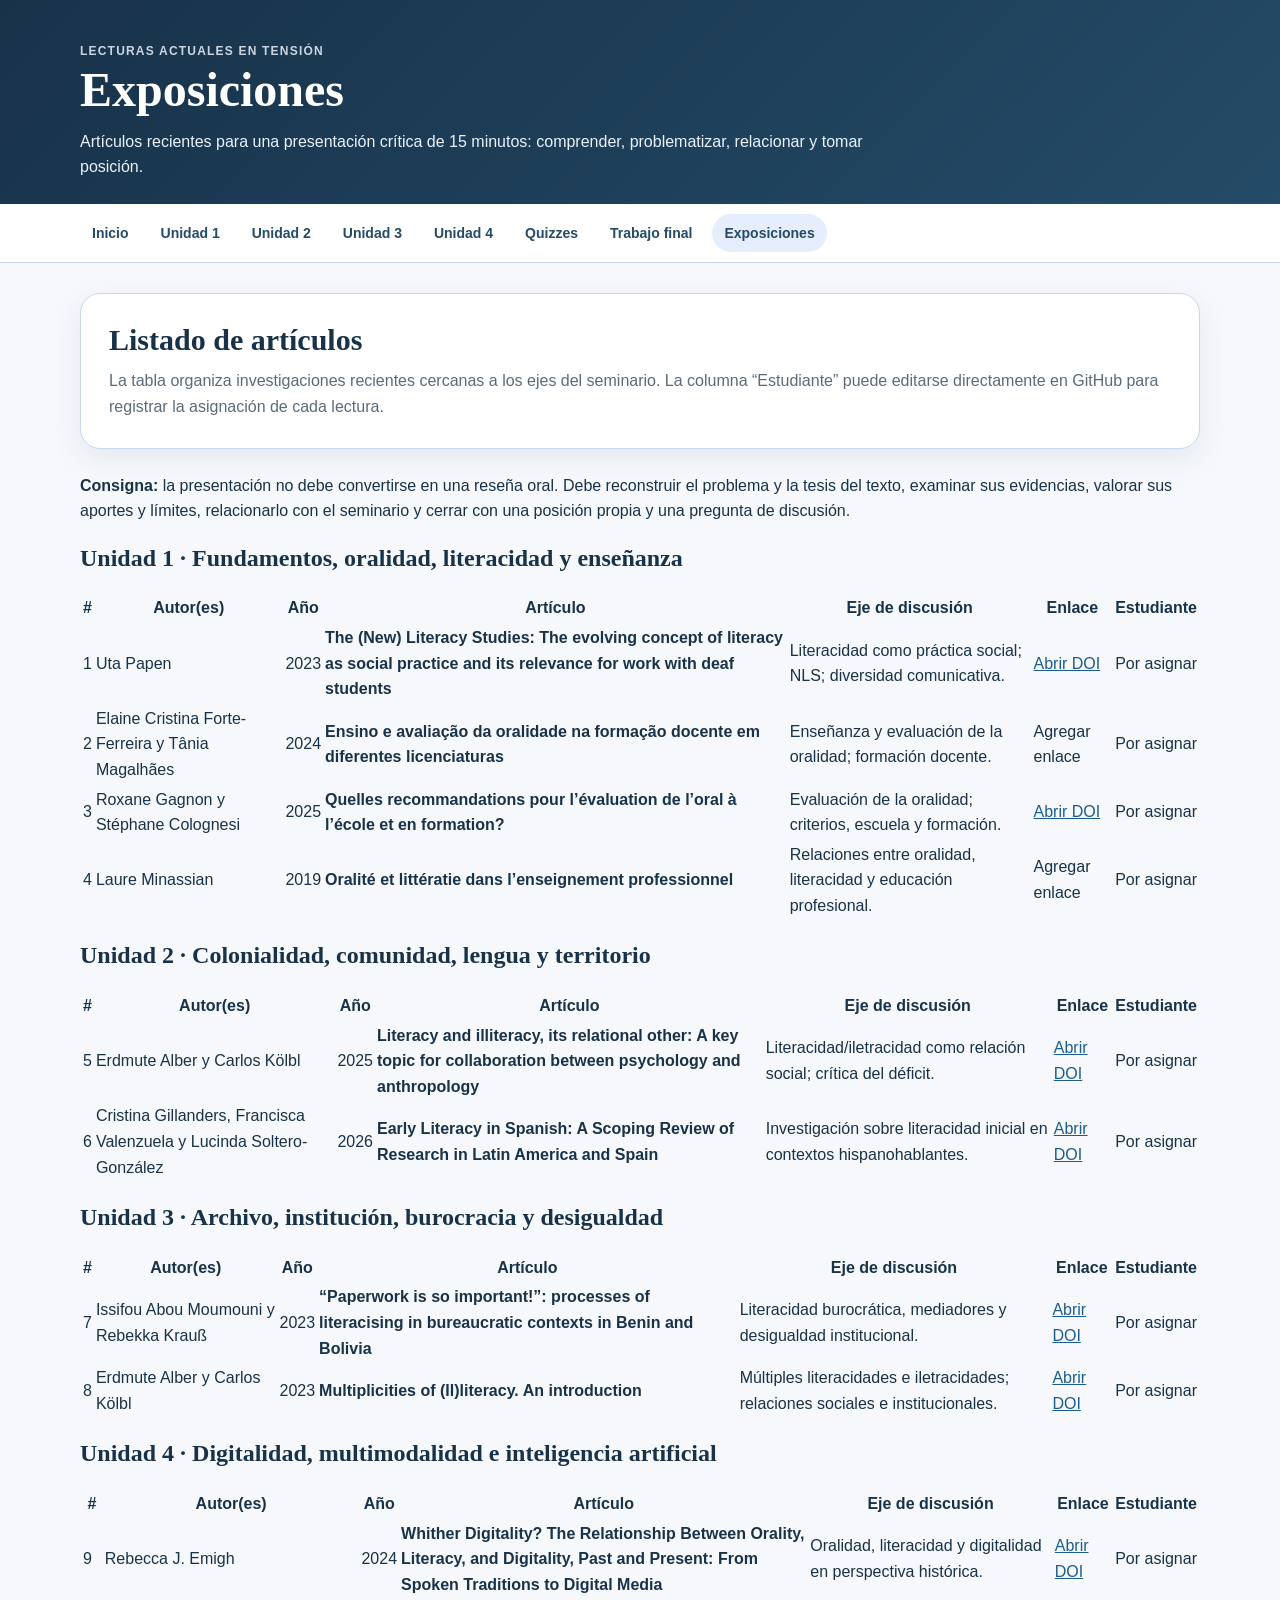
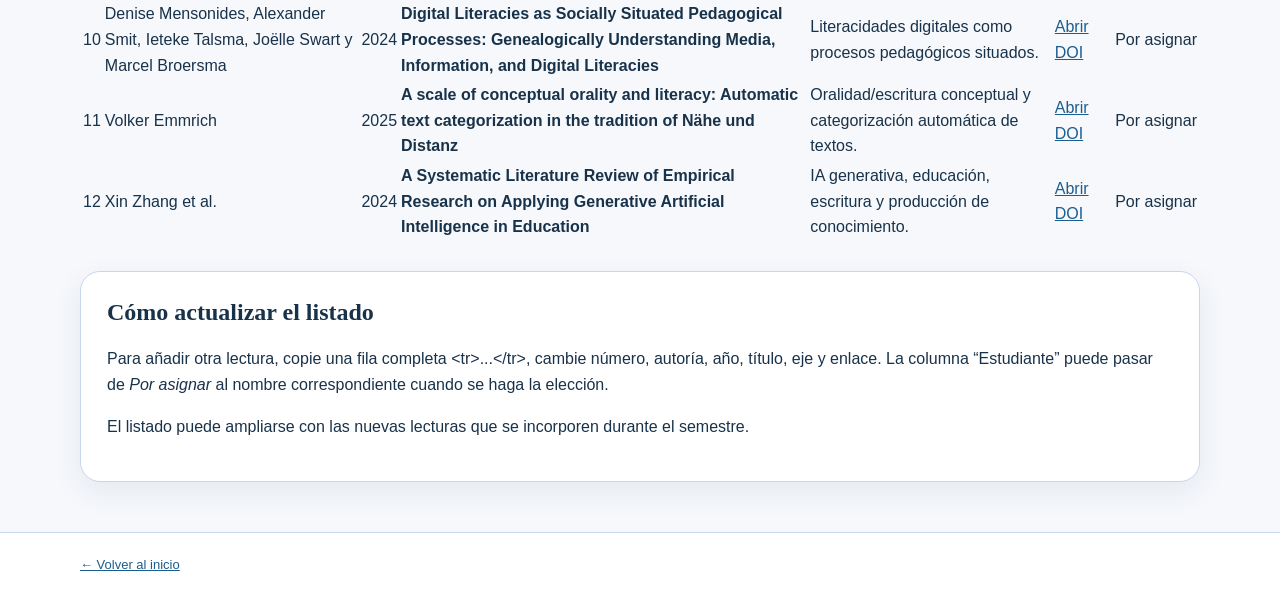
==== exposiciones.html @ a8c327c0 "Add files via upload" ====
<!doctype html>
<html lang="es">
<head>
  <meta charset="utf-8">
  <meta name="viewport" content="width=device-width, initial-scale=1">
  <meta name="description" content="Lecturas actuales para exposiciones del Seminario de Oralidad y Escrituralidad.">
  <title>Exposiciones · Seminario de Oralidad y Escrituralidad</title>
  <link rel="stylesheet" href="assets/styles.css">
</head>
<body>
  <header class="site-header">
    <div class="header-inner">
      <p class="kicker">Lecturas actuales en tensión</p>
      <h1>Exposiciones</h1>
      <p>Artículos recientes para una presentación crítica de 15 minutos: comprender, problematizar, relacionar y tomar posición.</p>
    </div>
  </header>

  <nav class="site-nav" aria-label="Navegación principal">
    <div class="nav-inner">
      <a href="index.html">Inicio</a>
      <a href="unidad-1.html">Unidad 1</a>
      <a href="unidad-2.html">Unidad 2</a>
      <a href="unidad-3.html">Unidad 3</a>
      <a href="unidad-4.html">Unidad 4</a>
      <a href="quizzes.html">Quizzes</a>
      <a href="trabajo-final.html">Trabajo final</a>
      <a href="exposiciones.html" aria-current="page">Exposiciones</a>
    </div>
  </nav>

  <main class="container">
    <section class="hero-card">
      <h2>Listado de artículos</h2>
      <p>La tabla organiza investigaciones recientes cercanas a los ejes del seminario. La columna “Estudiante” puede editarse directamente en GitHub para registrar la asignación de cada lectura.</p>
    </section>

    <div class="callout"><strong>Consigna:</strong> la presentación no debe convertirse en una reseña oral. Debe reconstruir el problema y la tesis del texto, examinar sus evidencias, valorar sus aportes y límites, relacionarlo con el seminario y cerrar con una posición propia y una pregunta de discusión.</div>

    <h2 class="unit-heading">Unidad 1 · Fundamentos, oralidad, literacidad y enseñanza</h2>
    <div class="table-wrap">
      <table class="reading-table">
        <thead><tr><th>#</th><th>Autor(es)</th><th>Año</th><th>Artículo</th><th>Eje de discusión</th><th>Enlace</th><th>Estudiante</th></tr></thead>
        <tbody>
          <tr><td class="num">1</td><td>Uta Papen</td><td class="year">2023</td><td><strong>The (New) Literacy Studies: The evolving concept of literacy as social practice and its relevance for work with deaf students</strong></td><td>Literacidad como práctica social; NLS; diversidad comunicativa.</td><td><a href="https://doi.org/10.1007/s43638-023-00067-1" target="_blank" rel="noopener">Abrir DOI</a></td><td class="assignment">Por asignar</td></tr>
          <tr><td class="num">2</td><td>Elaine Cristina Forte-Ferreira y Tânia Magalhães</td><td class="year">2024</td><td><strong>Ensino e avaliação da oralidade na formação docente em diferentes licenciaturas</strong></td><td>Enseñanza y evaluación de la oralidad; formación docente.</td><td><span class="small-note">Agregar enlace</span></td><td class="assignment">Por asignar</td></tr>
          <tr><td class="num">3</td><td>Roxane Gagnon y Stéphane Colognesi</td><td class="year">2025</td><td><strong>Quelles recommandations pour l’évaluation de l’oral à l’école et en formation?</strong></td><td>Evaluación de la oralidad; criterios, escuela y formación.</td><td><a href="https://doi.org/10.7202/1116122ar" target="_blank" rel="noopener">Abrir DOI</a></td><td class="assignment">Por asignar</td></tr>
          <tr><td class="num">4</td><td>Laure Minassian</td><td class="year">2019</td><td><strong>Oralité et littératie dans l’enseignement professionnel</strong></td><td>Relaciones entre oralidad, literacidad y educación profesional.</td><td><span class="small-note">Agregar enlace</span></td><td class="assignment">Por asignar</td></tr>
        </tbody>
      </table>
    </div>

    <h2 class="unit-heading">Unidad 2 · Colonialidad, comunidad, lengua y territorio</h2>
    <div class="table-wrap">
      <table class="reading-table">
        <thead><tr><th>#</th><th>Autor(es)</th><th>Año</th><th>Artículo</th><th>Eje de discusión</th><th>Enlace</th><th>Estudiante</th></tr></thead>
        <tbody>
          <tr><td class="num">5</td><td>Erdmute Alber y Carlos Kölbl</td><td class="year">2025</td><td><strong>Literacy and illiteracy, its relational other: A key topic for collaboration between psychology and anthropology</strong></td><td>Literacidad/iletracidad como relación social; crítica del déficit.</td><td><a href="https://doi.org/10.1111/etho.70015" target="_blank" rel="noopener">Abrir DOI</a></td><td class="assignment">Por asignar</td></tr>
          <tr><td class="num">6</td><td>Cristina Gillanders, Francisca Valenzuela y Lucinda Soltero-González</td><td class="year">2026</td><td><strong>Early Literacy in Spanish: A Scoping Review of Research in Latin America and Spain</strong></td><td>Investigación sobre literacidad inicial en contextos hispanohablantes.</td><td><a href="https://doi.org/10.3102/00346543261438789" target="_blank" rel="noopener">Abrir DOI</a></td><td class="assignment">Por asignar</td></tr>
        </tbody>
      </table>
    </div>

    <h2 class="unit-heading">Unidad 3 · Archivo, institución, burocracia y desigualdad</h2>
    <div class="table-wrap">
      <table class="reading-table">
        <thead><tr><th>#</th><th>Autor(es)</th><th>Año</th><th>Artículo</th><th>Eje de discusión</th><th>Enlace</th><th>Estudiante</th></tr></thead>
        <tbody>
          <tr><td class="num">7</td><td>Issifou Abou Moumouni y Rebekka Krauß</td><td class="year">2023</td><td><strong>“Paperwork is so important!”: processes of literacising in bureaucratic contexts in Benin and Bolivia</strong></td><td>Literacidad burocrática, mediadores y desigualdad institucional.</td><td><a href="https://doi.org/10.1007/s43638-023-00085-z" target="_blank" rel="noopener">Abrir DOI</a></td><td class="assignment">Por asignar</td></tr>
          <tr><td class="num">8</td><td>Erdmute Alber y Carlos Kölbl</td><td class="year">2023</td><td><strong>Multiplicities of (Il)literacy. An introduction</strong></td><td>Múltiples literacidades e iletracidades; relaciones sociales e institucionales.</td><td><a href="https://doi.org/10.1007/s43638-023-00082-2" target="_blank" rel="noopener">Abrir DOI</a></td><td class="assignment">Por asignar</td></tr>
        </tbody>
      </table>
    </div>

    <h2 class="unit-heading">Unidad 4 · Digitalidad, multimodalidad e inteligencia artificial</h2>
    <div class="table-wrap">
      <table class="reading-table">
        <thead><tr><th>#</th><th>Autor(es)</th><th>Año</th><th>Artículo</th><th>Eje de discusión</th><th>Enlace</th><th>Estudiante</th></tr></thead>
        <tbody>
          <tr><td class="num">9</td><td>Rebecca J. Emigh</td><td class="year">2024</td><td><strong>Whither Digitality? The Relationship Between Orality, Literacy, and Digitality, Past and Present: From Spoken Traditions to Digital Media</strong></td><td>Oralidad, literacidad y digitalidad en perspectiva histórica.</td><td><a href="https://doi.org/10.1146/annurev-soc-033022-035644" target="_blank" rel="noopener">Abrir DOI</a></td><td class="assignment">Por asignar</td></tr>
          <tr><td class="num">10</td><td>Denise Mensonides, Alexander Smit, Ieteke Talsma, Joëlle Swart y Marcel Broersma</td><td class="year">2024</td><td><strong>Digital Literacies as Socially Situated Pedagogical Processes: Genealogically Understanding Media, Information, and Digital Literacies</strong></td><td>Literacidades digitales como procesos pedagógicos situados.</td><td><a href="https://doi.org/10.17645/mac.8174" target="_blank" rel="noopener">Abrir DOI</a></td><td class="assignment">Por asignar</td></tr>
          <tr><td class="num">11</td><td>Volker Emmrich</td><td class="year">2025</td><td><strong>A scale of conceptual orality and literacy: Automatic text categorization in the tradition of Nähe und Distanz</strong></td><td>Oralidad/escritura conceptual y categorización automática de textos.</td><td><a href="https://doi.org/10.48550/arXiv.2502.03252" target="_blank" rel="noopener">Abrir DOI</a></td><td class="assignment">Por asignar</td></tr>
          <tr><td class="num">12</td><td>Xin Zhang et al.</td><td class="year">2024</td><td><strong>A Systematic Literature Review of Empirical Research on Applying Generative Artificial Intelligence in Education</strong></td><td>IA generativa, educación, escritura y producción de conocimiento.</td><td><a href="https://doi.org/10.1007/s44366-024-0028-5" target="_blank" rel="noopener">Abrir DOI</a></td><td class="assignment">Por asignar</td></tr>
        </tbody>
      </table>
    </div>

    <section class="content-card" style="margin-top:28px;">
      <h2>Cómo actualizar el listado</h2>
      <p>Para añadir otra lectura, copie una fila completa <span class="code-hint">&lt;tr&gt;...&lt;/tr&gt;</span>, cambie número, autoría, año, título, eje y enlace. La columna “Estudiante” puede pasar de <em>Por asignar</em> al nombre correspondiente cuando se haga la elección.</p>
      <p class="small-note">El listado puede ampliarse con las nuevas lecturas que se incorporen durante el semestre.</p>
    </section>
  </main>

  <footer class="site-footer">
    <div class="footer-inner"><a href="index.html">← Volver al inicio</a></div>
  </footer>
</body>
</html>
---- assets/styles.css ----
:root {
  --bg: #f6f8fc;
  --surface: #ffffff;
  --ink: #18324a;
  --muted: #5b6b7a;
  --line: #c8d6ee;
  --soft: #e6eefd;
  --accent: #244b67;
  --radius: 20px;
  --shadow: 0 10px 30px rgba(24, 50, 74, 0.08);
}

* { box-sizing: border-box; }
html { scroll-behavior: smooth; }
body {
  margin: 0;
  background: var(--bg);
  color: var(--ink);
  font-family: Arial, Helvetica, sans-serif;
  line-height: 1.6;
}

a { color: #1c5d8f; }
a:hover { color: #123f63; }

.site-header {
  background: linear-gradient(135deg, #18324a, #244b67);
  color: #fff;
  padding: 32px 20px 24px;
}

.header-inner,
.nav-inner,
.container,
.footer-inner {
  width: min(1120px, calc(100% - 32px));
  margin: 0 auto;
}

.kicker {
  margin: 0 0 6px;
  font-size: 12px;
  font-weight: 700;
  letter-spacing: 1.2px;
  text-transform: uppercase;
  opacity: .85;
}

h1, h2, h3 {
  font-family: Georgia, 'Times New Roman', serif;
  line-height: 1.2;
}

.site-header h1 { margin: 0; font-size: clamp(30px, 5vw, 48px); }
.site-header p { margin: 10px 0 0; max-width: 820px; color: #eaf2fa; }

.site-nav {
  position: sticky;
  top: 0;
  z-index: 10;
  background: rgba(255,255,255,.96);
  border-bottom: 1px solid var(--line);
  backdrop-filter: blur(8px);
}
.nav-inner {
  display: flex;
  flex-wrap: wrap;
  gap: 8px;
  padding: 10px 0;
}
.nav-inner a {
  text-decoration: none;
  color: var(--accent);
  padding: 8px 12px;
  border-radius: 999px;
  font-size: 14px;
  font-weight: 700;
}
.nav-inner a:hover,
.nav-inner a[aria-current="page"] { background: var(--soft); }

.container { padding: 30px 0 50px; }
.notice {
  background: #fff8dd;
  border: 1px solid #eadb99;
  border-radius: 14px;
  padding: 14px 16px;
  margin-bottom: 24px;
}

.hero-card,
.content-card,
.unit-card {
  background: var(--surface);
  border: 1px solid var(--line);
  border-radius: var(--radius);
  box-shadow: var(--shadow);
}

.hero-card { padding: 28px; margin-bottom: 24px; }
.hero-card h2 { margin: 0 0 10px; font-size: 30px; }
.hero-card p { margin: 0; color: var(--muted); }

.units-grid {
  display: grid;
  grid-template-columns: repeat(2, minmax(0, 1fr));
  gap: 18px;
}
.unit-card { padding: 22px; }
.unit-card .label {
  display: inline-block;
  margin-bottom: 10px;
  color: var(--accent);
  font-size: 12px;
  font-weight: 800;
  letter-spacing: 1px;
  text-transform: uppercase;
}
.unit-card h3 { margin: 0 0 8px; font-size: 23px; }
.unit-card p { color: var(--muted); margin: 0 0 18px; }
.button {
  display: inline-block;
  text-decoration: none;
  background: var(--accent);
  color: #fff;
  padding: 9px 14px;
  border-radius: 10px;
  font-weight: 700;
}
.button:hover { color: #fff; background: #173c58; }

.content-card { padding: 26px; }
.content-card > :first-child { margin-top: 0; }

.paste-zone {
  border: 2px dashed #9fb5d3;
  background: #f8fbff;
  border-radius: 16px;
  padding: 24px;
  color: #52677a;
}
.paste-zone code { font-size: 13px; }

.site-footer {
  border-top: 1px solid var(--line);
  background: #fff;
  color: var(--muted);
}
.footer-inner { padding: 22px 0 30px; font-size: 13px; }

@media (max-width: 760px) {
  .units-grid { grid-template-columns: 1fr; }
  .site-header { padding-top: 24px; }
  .content-card, .hero-card { padding: 20px; }
}
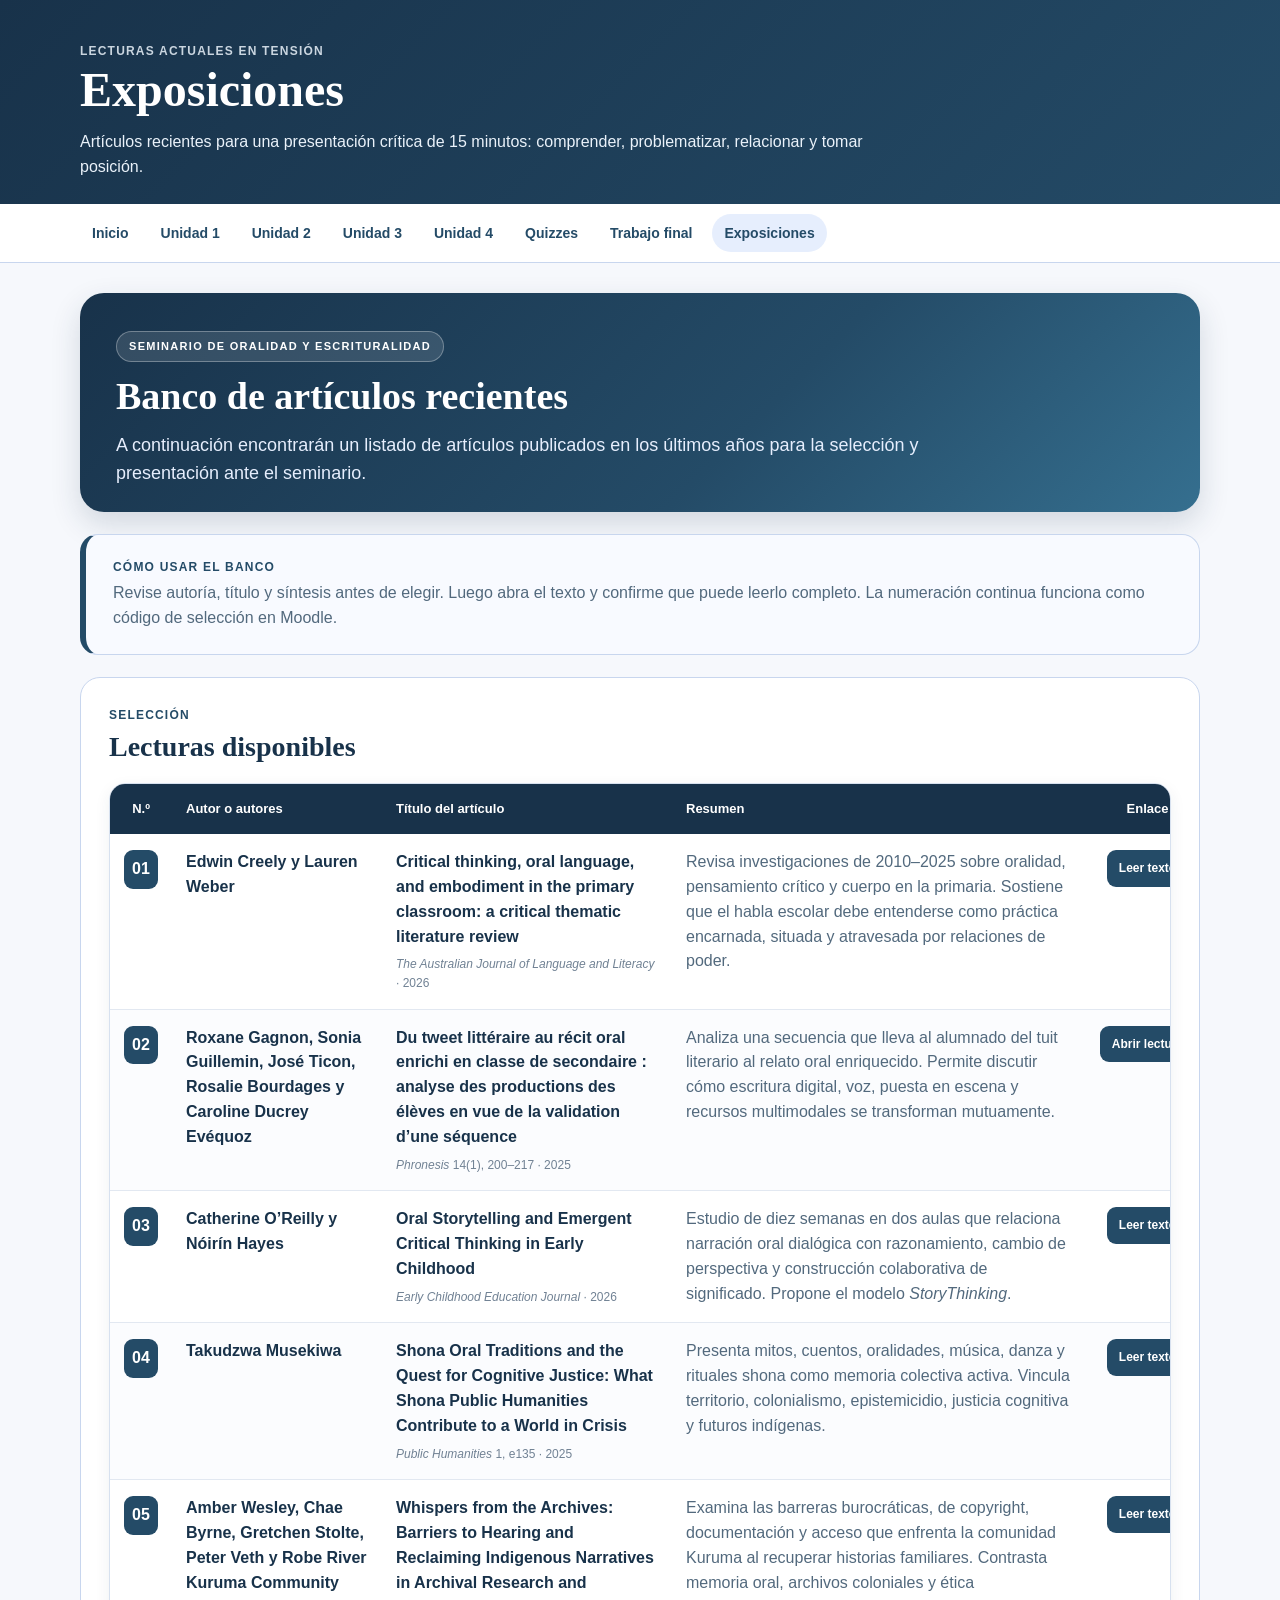
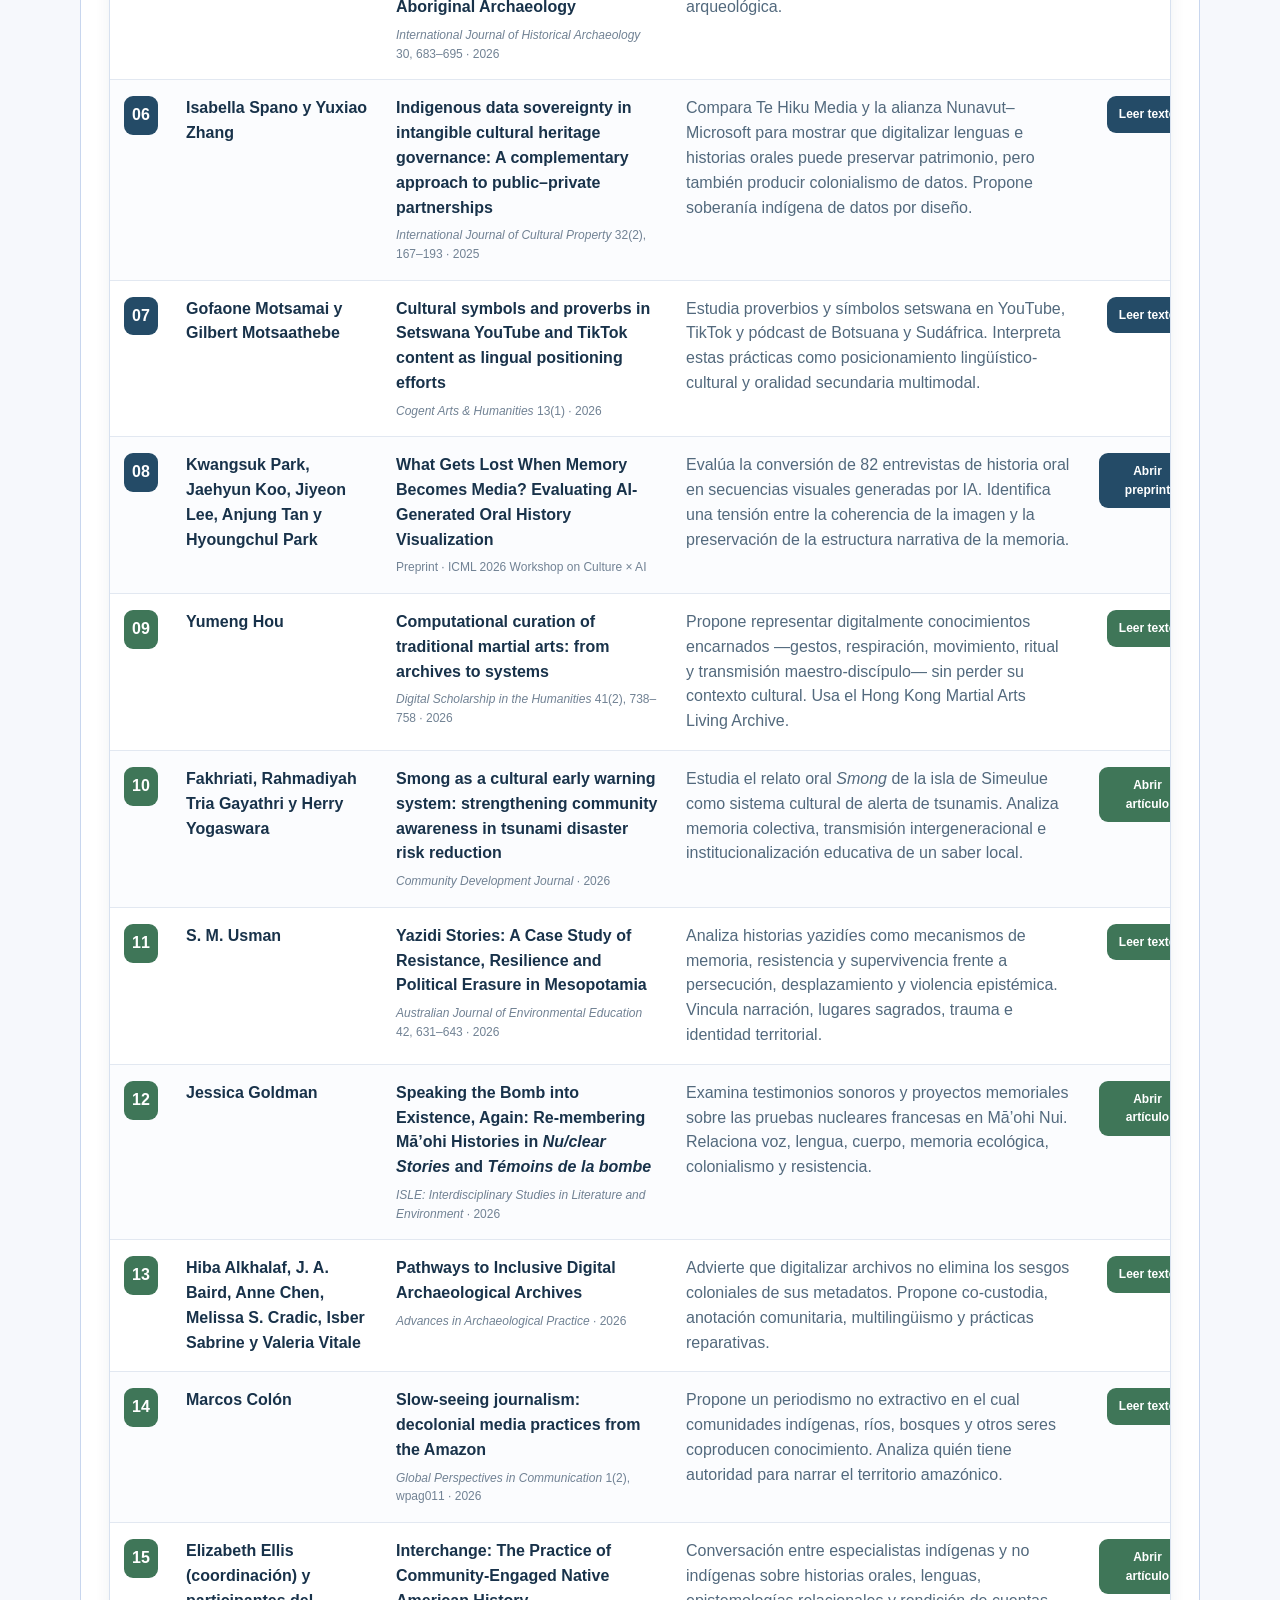
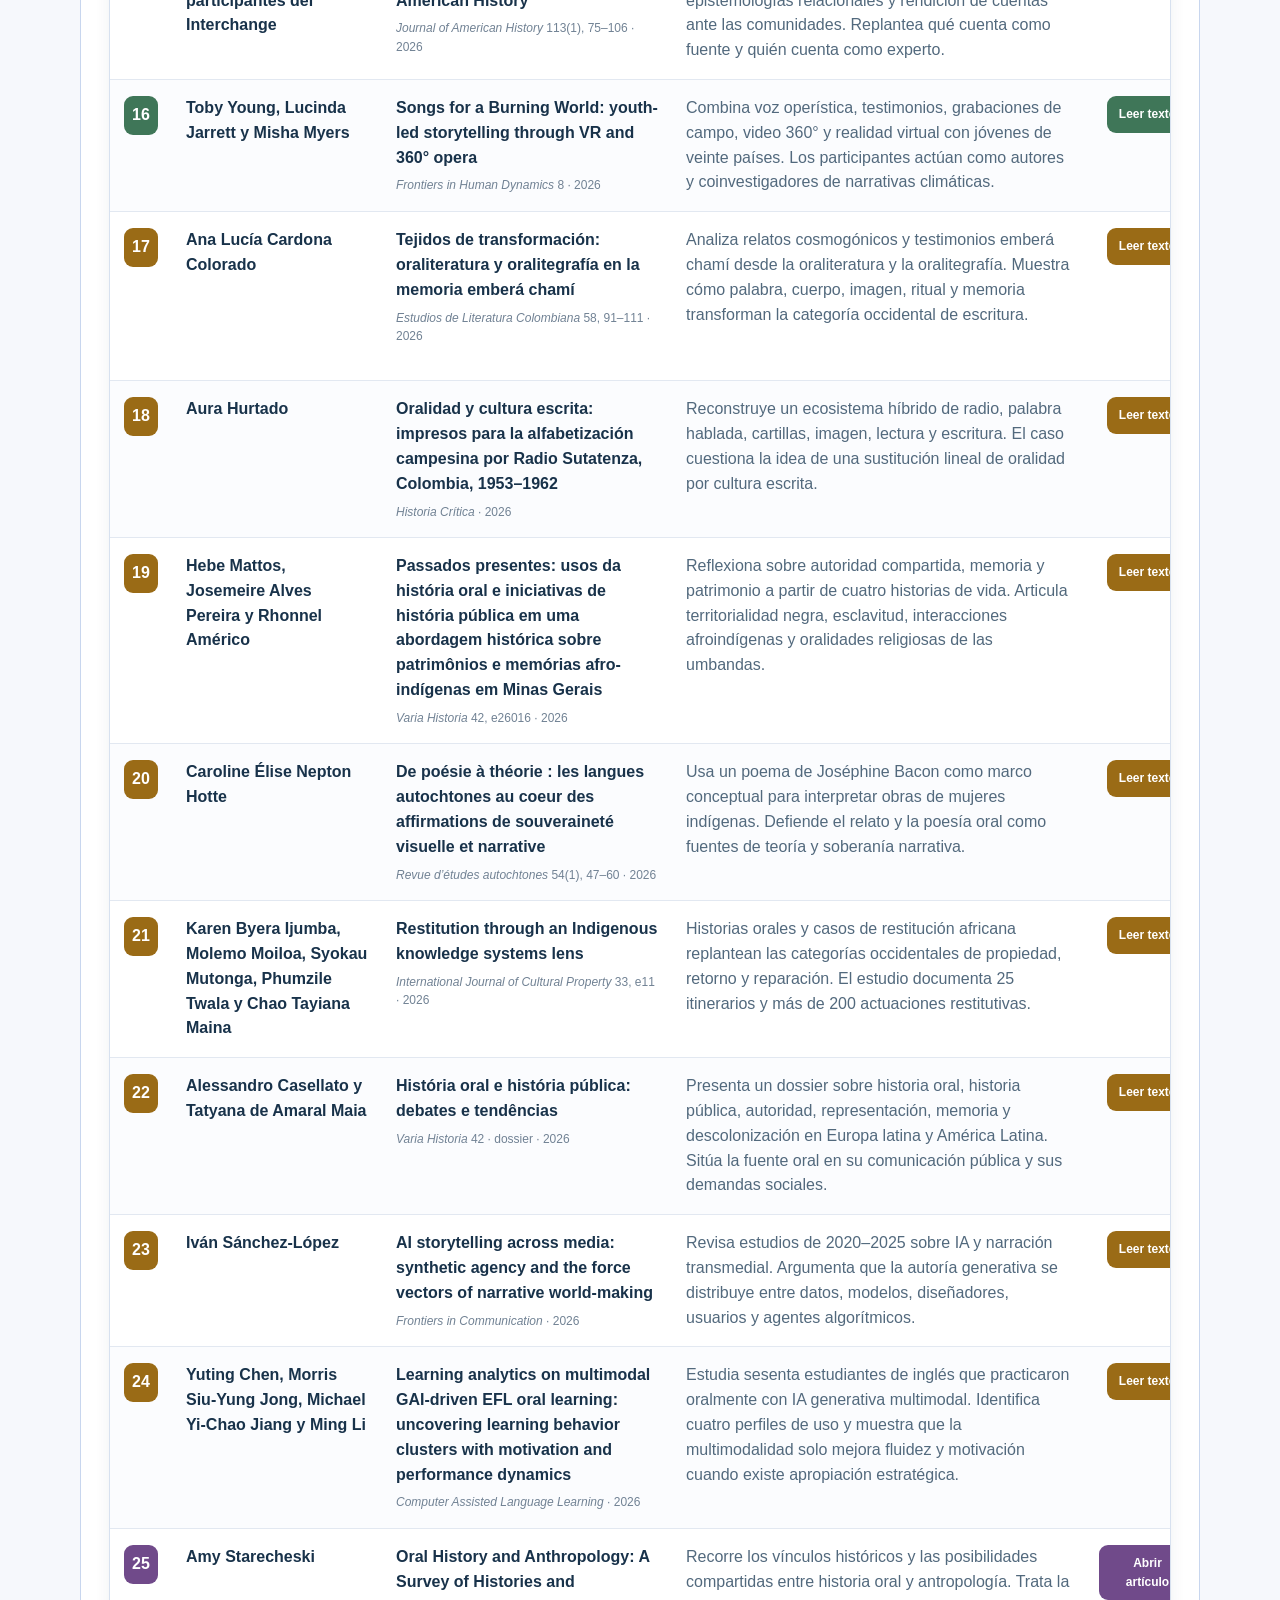
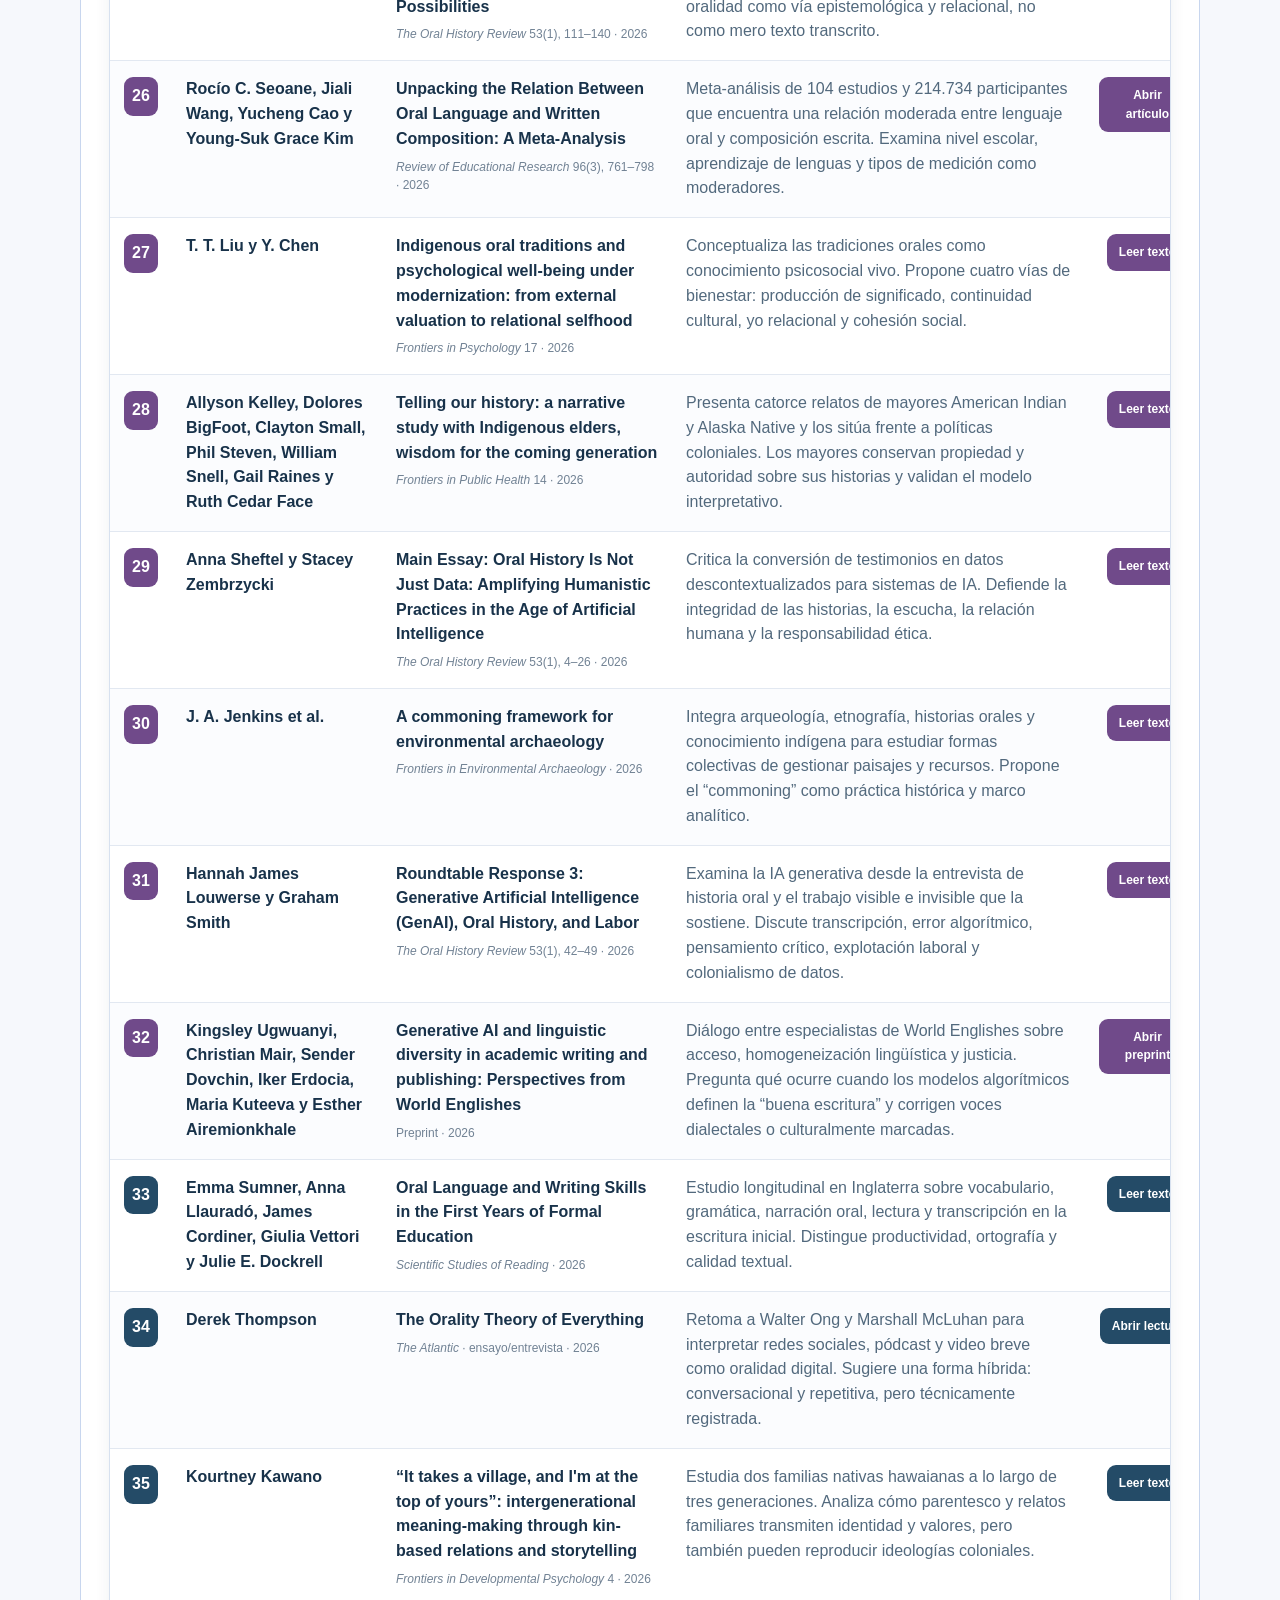
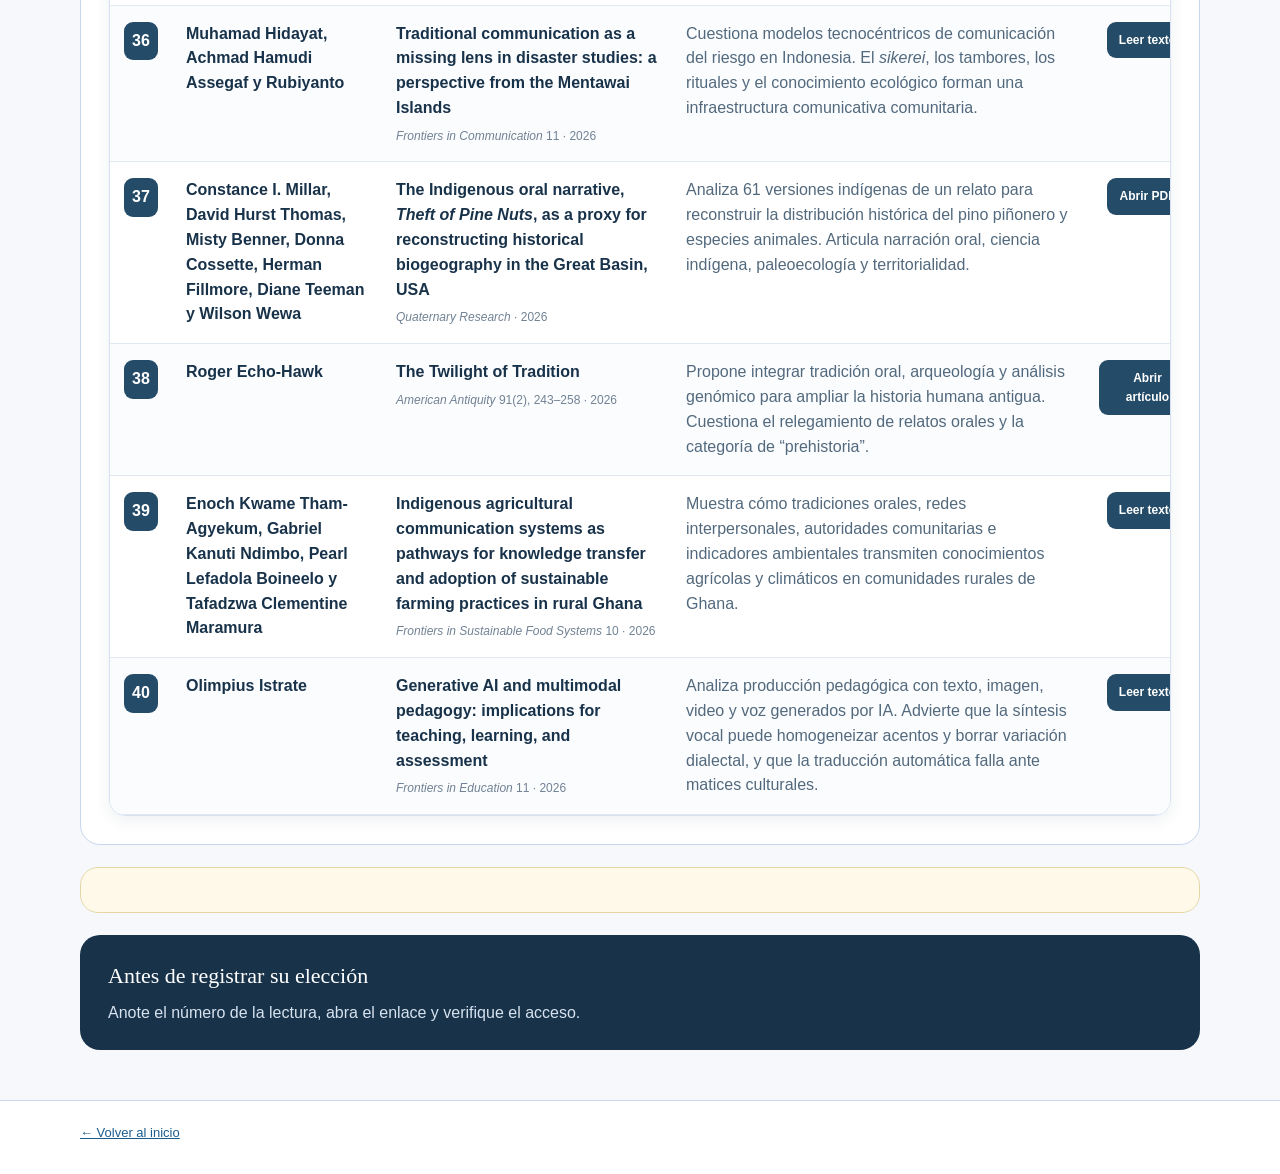
==== commit 26c50315: "Update 20ag exposiciones.html" ====
--- a/exposiciones.html
+++ b/exposiciones.html
@@ -30,66 +30,1234 @@
   </nav>
 
   <main class="container">
-    <section class="hero-card">
-      <h2>Listado de artículos</h2>
-      <p>La tabla organiza investigaciones recientes cercanas a los ejes del seminario. La columna “Estudiante” puede editarse directamente en GitHub para registrar la asignación de cada lectura.</p>
-    </section>
-
-    <div class="callout"><strong>Consigna:</strong> la presentación no debe convertirse en una reseña oral. Debe reconstruir el problema y la tesis del texto, examinar sus evidencias, valorar sus aportes y límites, relacionarlo con el seminario y cerrar con una posición propia y una pregunta de discusión.</div>
-
-    <h2 class="unit-heading">Unidad 1 · Fundamentos, oralidad, literacidad y enseñanza</h2>
-    <div class="table-wrap">
-      <table class="reading-table">
-        <thead><tr><th>#</th><th>Autor(es)</th><th>Año</th><th>Artículo</th><th>Eje de discusión</th><th>Enlace</th><th>Estudiante</th></tr></thead>
+   <!-- PÁGINA MOODLE · BANCO ACUMULATIVO DE LECTURAS ACTUALES -->
+<div
+  style="max-width: 1240px; margin: 0 auto; color: #18324a; font-family: Arial,Helvetica,sans-serif; line-height: 1.55;">
+  <section
+    style="overflow: hidden; margin-bottom: 22px; border-radius: 24px; background: linear-gradient(135deg,#18324a 0%,#244b67 60%,#356f8f 100%); box-shadow: 0 12px 30px rgba(24,50,74,.16);">
+    <div style="padding: 38px 36px 24px;">
+      <p
+        style="display: inline-block; margin: 0 0 13px; padding: 6px 12px; border: 1px solid rgba(255,255,255,.3); border-radius: 999px; background: rgba(255,255,255,.12); color: #fff; font-size: 11px; font-weight: bold; letter-spacing: 1.3px; text-transform: uppercase;">
+        Seminario de Oralidad y Escrituralidad</p>
+      <h2
+        style="margin: 0; color: #fff; font-family: Georgia,'Times New Roman',serif; font-size: 38px; line-height: 1.12;">
+        Banco de artículos recientes</h2>
+      <p
+        style="max-width: 900px; margin: 14px 0 0; color: #e6eefd; font-size: 18px;">
+        A continuación encontrarán un listado de artículos publicados en los
+        últimos años para la selección y presentación ante el seminario.</p>
+    </div>
+  </section>
+  <section
+    style="margin-bottom: 22px; padding: 23px 27px; border: 1px solid #c8d6ee; border-left: 6px solid #244b67; border-radius: 18px; background: #f8faff;">
+    <p
+      style="margin: 0 0 5px; color: #244b67; font-size: 12px; font-weight: bold; letter-spacing: 1.2px; text-transform: uppercase;">
+      Cómo usar el banco</p>
+    <p style="margin: 0; color: #52697d;">Revise autoría, título y síntesis
+      antes de elegir. Luego abra el texto y confirme que puede leerlo completo.
+      La numeración continua funciona como código de selección en Moodle. </p>
+  </section>
+  <section
+    style="margin-bottom: 22px; padding: 28px; border: 1px solid #c8d6ee; border-radius: 20px; background: #fff;">
+    <p
+      style="margin: 0 0 5px; color: #244b67; font-size: 12px; font-weight: bold; letter-spacing: 1.2px; text-transform: uppercase;">
+      Selección </p>
+    <h3
+      style="margin: 0; color: #18324a; font-family: Georgia,'Times New Roman',serif; font-size: 28px;">
+      Lecturas disponibles</h3>
+    <p style="margin: 8px 0 20px; color: #52697d;"></p>
+    <div
+      style="overflow-x: auto; border: 1px solid #d7e1ef; border-radius: 16px; box-shadow: 0 5px 16px rgba(24,50,74,.07);">
+      <table
+        style="width: 100%; min-width: 1100px; border-collapse: collapse; background: #fff;">
+        <thead>
+          <tr style="background: #18324a;">
+            <th
+              style="width: 62px; padding: 15px 10px; color: #fff; font-size: 13px; text-align: center;"
+              scope="col">N.º</th>
+            <th
+              style="width: 210px; padding: 15px 14px; color: #fff; font-size: 13px; text-align: left;"
+              scope="col">Autor o autores</th>
+            <th
+              style="width: 290px; padding: 15px 14px; color: #fff; font-size: 13px; text-align: left;"
+              scope="col">Título del artículo</th>
+            <th
+              style="padding: 15px 14px; color: #fff; font-size: 13px; text-align: left;"
+              scope="col">Resumen</th>
+            <th
+              style="width: 125px; padding: 15px 14px; color: #fff; font-size: 13px; text-align: center;"
+              scope="col">Enlace</th>
+          </tr>
+        </thead>
         <tbody>
-          <tr><td class="num">1</td><td>Uta Papen</td><td class="year">2023</td><td><strong>The (New) Literacy Studies: The evolving concept of literacy as social practice and its relevance for work with deaf students</strong></td><td>Literacidad como práctica social; NLS; diversidad comunicativa.</td><td><a href="https://doi.org/10.1007/s43638-023-00067-1" target="_blank" rel="noopener">Abrir DOI</a></td><td class="assignment">Por asignar</td></tr>
-          <tr><td class="num">2</td><td>Elaine Cristina Forte-Ferreira y Tânia Magalhães</td><td class="year">2024</td><td><strong>Ensino e avaliação da oralidade na formação docente em diferentes licenciaturas</strong></td><td>Enseñanza y evaluación de la oralidad; formación docente.</td><td><span class="small-note">Agregar enlace</span></td><td class="assignment">Por asignar</td></tr>
-          <tr><td class="num">3</td><td>Roxane Gagnon y Stéphane Colognesi</td><td class="year">2025</td><td><strong>Quelles recommandations pour l’évaluation de l’oral à l’école et en formation?</strong></td><td>Evaluación de la oralidad; criterios, escuela y formación.</td><td><a href="https://doi.org/10.7202/1116122ar" target="_blank" rel="noopener">Abrir DOI</a></td><td class="assignment">Por asignar</td></tr>
-          <tr><td class="num">4</td><td>Laure Minassian</td><td class="year">2019</td><td><strong>Oralité et littératie dans l’enseignement professionnel</strong></td><td>Relaciones entre oralidad, literacidad y educación profesional.</td><td><span class="small-note">Agregar enlace</span></td><td class="assignment">Por asignar</td></tr>
+          <tr>
+            <td
+              style="padding: 16px 10px; border-bottom: 1px solid #e2e8f1; text-align: center; vertical-align: top;">
+              <span
+                style="display: inline-block; padding: 7px 8px; border-radius: 9px; background: #244b67; color: #fff; font-weight: bold;">01</span>
+            </td>
+            <td
+              style="padding: 16px 14px; border-bottom: 1px solid #e2e8f1; vertical-align: top;">
+              <strong>Edwin Creely y Lauren Weber</strong></td>
+            <td
+              style="padding: 16px 14px; border-bottom: 1px solid #e2e8f1; vertical-align: top;">
+              <strong>Critical thinking, oral language, and embodiment in the
+                primary classroom: a critical thematic literature
+                review</strong>
+              <p style="margin: 6px 0 0; color: #718294; font-size: 12px;">
+                <em>The Australian Journal of Language and Literacy</em> · 2026
+              </p>
+            </td>
+            <td
+              style="padding: 16px 14px; border-bottom: 1px solid #e2e8f1; color: #52697d; vertical-align: top;">
+              Revisa investigaciones de 2010–2025 sobre oralidad, pensamiento
+              crítico y cuerpo en la primaria. Sostiene que el habla escolar
+              debe entenderse como práctica encarnada, situada y atravesada por
+              relaciones de poder.</td>
+            <td
+              style="padding: 16px 14px; border-bottom: 1px solid #e2e8f1; text-align: center; vertical-align: top;">
+              <a style="display: inline-block; padding: 9px 12px; border-radius: 9px; background: #244b67; color: #fff; font-size: 12px; font-weight: bold; text-decoration: none;"
+                href="https://doi.org/10.1007/s44020-026-00117-0"
+                target="_blank" rel="noopener">Leer texto</a></td>
+          </tr>
+          <tr style="background: #fbfcfe;">
+            <td
+              style="padding: 16px 10px; border-bottom: 1px solid #e2e8f1; text-align: center; vertical-align: top;">
+              <span
+                style="display: inline-block; padding: 7px 8px; border-radius: 9px; background: #244b67; color: #fff; font-weight: bold;">02</span>
+            </td>
+            <td
+              style="padding: 16px 14px; border-bottom: 1px solid #e2e8f1; vertical-align: top;">
+              <strong>Roxane Gagnon, Sonia Guillemin, José Ticon, Rosalie
+                Bourdages y Caroline Ducrey Evéquoz</strong></td>
+            <td
+              style="padding: 16px 14px; border-bottom: 1px solid #e2e8f1; vertical-align: top;">
+              <strong>Du tweet littéraire au récit oral enrichi en classe de
+                secondaire : analyse des productions des élèves en vue de la
+                validation d’une séquence</strong>
+              <p style="margin: 6px 0 0; color: #718294; font-size: 12px;">
+                <em>Phronesis</em> 14(1), 200–217 · 2025</p>
+            </td>
+            <td
+              style="padding: 16px 14px; border-bottom: 1px solid #e2e8f1; color: #52697d; vertical-align: top;">
+              Analiza una secuencia que lleva al alumnado del tuit literario al
+              relato oral enriquecido. Permite discutir cómo escritura digital,
+              voz, puesta en escena y recursos multimodales se transforman
+              mutuamente.</td>
+            <td
+              style="padding: 16px 14px; border-bottom: 1px solid #e2e8f1; text-align: center; vertical-align: top;">
+              <a style="display: inline-block; padding: 9px 12px; border-radius: 9px; background: #244b67; color: #fff; font-size: 12px; font-weight: bold; text-decoration: none;"
+                href="https://shs.cairn.info/revue-phronesis-2025-1-page-200"
+                target="_blank" rel="noopener">Abrir lectura</a></td>
+          </tr>
+          <tr>
+            <td
+              style="padding: 16px 10px; border-bottom: 1px solid #e2e8f1; text-align: center; vertical-align: top;">
+              <span
+                style="display: inline-block; padding: 7px 8px; border-radius: 9px; background: #244b67; color: #fff; font-weight: bold;">03</span>
+            </td>
+            <td
+              style="padding: 16px 14px; border-bottom: 1px solid #e2e8f1; vertical-align: top;">
+              <strong>Catherine O’Reilly y Nóirín Hayes</strong></td>
+            <td
+              style="padding: 16px 14px; border-bottom: 1px solid #e2e8f1; vertical-align: top;">
+              <strong>Oral Storytelling and Emergent Critical Thinking in Early
+                Childhood</strong>
+              <p style="margin: 6px 0 0; color: #718294; font-size: 12px;">
+                <em>Early Childhood Education Journal</em> · 2026</p>
+            </td>
+            <td
+              style="padding: 16px 14px; border-bottom: 1px solid #e2e8f1; color: #52697d; vertical-align: top;">
+              Estudio de diez semanas en dos aulas que relaciona narración oral
+              dialógica con razonamiento, cambio de perspectiva y construcción
+              colaborativa de significado. Propone el modelo
+              <em>StoryThinking</em>.</td>
+            <td
+              style="padding: 16px 14px; border-bottom: 1px solid #e2e8f1; text-align: center; vertical-align: top;">
+              <a style="display: inline-block; padding: 9px 12px; border-radius: 9px; background: #244b67; color: #fff; font-size: 12px; font-weight: bold; text-decoration: none;"
+                href="https://doi.org/10.1007/s10643-026-02296-4"
+                target="_blank" rel="noopener">Leer texto</a></td>
+          </tr>
+          <tr style="background: #fbfcfe;">
+            <td
+              style="padding: 16px 10px; border-bottom: 1px solid #e2e8f1; text-align: center; vertical-align: top;">
+              <span
+                style="display: inline-block; padding: 7px 8px; border-radius: 9px; background: #244b67; color: #fff; font-weight: bold;">04</span>
+            </td>
+            <td
+              style="padding: 16px 14px; border-bottom: 1px solid #e2e8f1; vertical-align: top;">
+              <strong>Takudzwa Musekiwa</strong></td>
+            <td
+              style="padding: 16px 14px; border-bottom: 1px solid #e2e8f1; vertical-align: top;">
+              <strong>Shona Oral Traditions and the Quest for Cognitive Justice:
+                What Shona Public Humanities Contribute to a World in
+                Crisis</strong>
+              <p style="margin: 6px 0 0; color: #718294; font-size: 12px;">
+                <em>Public Humanities</em> 1, e135 · 2025</p>
+            </td>
+            <td
+              style="padding: 16px 14px; border-bottom: 1px solid #e2e8f1; color: #52697d; vertical-align: top;">
+              Presenta mitos, cuentos, oralidades, música, danza y rituales
+              shona como memoria colectiva activa. Vincula territorio,
+              colonialismo, epistemicidio, justicia cognitiva y futuros
+              indígenas.</td>
+            <td
+              style="padding: 16px 14px; border-bottom: 1px solid #e2e8f1; text-align: center; vertical-align: top;">
+              <a style="display: inline-block; padding: 9px 12px; border-radius: 9px; background: #244b67; color: #fff; font-size: 12px; font-weight: bold; text-decoration: none;"
+                href="https://doi.org/10.1017/pub.2025.10052" target="_blank"
+                rel="noopener">Leer texto</a></td>
+          </tr>
+          <tr>
+            <td
+              style="padding: 16px 10px; border-bottom: 1px solid #e2e8f1; text-align: center; vertical-align: top;">
+              <span
+                style="display: inline-block; padding: 7px 8px; border-radius: 9px; background: #244b67; color: #fff; font-weight: bold;">05</span>
+            </td>
+            <td
+              style="padding: 16px 14px; border-bottom: 1px solid #e2e8f1; vertical-align: top;">
+              <strong>Amber Wesley, Chae Byrne, Gretchen Stolte, Peter Veth y
+                Robe River Kuruma Community</strong></td>
+            <td
+              style="padding: 16px 14px; border-bottom: 1px solid #e2e8f1; vertical-align: top;">
+              <strong>Whispers from the Archives: Barriers to Hearing and
+                Reclaiming Indigenous Narratives in Archival Research and
+                Aboriginal Archaeology</strong>
+              <p style="margin: 6px 0 0; color: #718294; font-size: 12px;">
+                <em>International Journal of Historical Archaeology</em> 30,
+                683–695 · 2026</p>
+            </td>
+            <td
+              style="padding: 16px 14px; border-bottom: 1px solid #e2e8f1; color: #52697d; vertical-align: top;">
+              Examina las barreras burocráticas, de copyright, documentación y
+              acceso que enfrenta la comunidad Kuruma al recuperar historias
+              familiares. Contrasta memoria oral, archivos coloniales y ética
+              arqueológica.</td>
+            <td
+              style="padding: 16px 14px; border-bottom: 1px solid #e2e8f1; text-align: center; vertical-align: top;">
+              <a style="display: inline-block; padding: 9px 12px; border-radius: 9px; background: #244b67; color: #fff; font-size: 12px; font-weight: bold; text-decoration: none;"
+                href="https://doi.org/10.1007/s10761-025-00811-8"
+                target="_blank" rel="noopener">Leer texto</a></td>
+          </tr>
+          <tr style="background: #fbfcfe;">
+            <td
+              style="padding: 16px 10px; border-bottom: 1px solid #e2e8f1; text-align: center; vertical-align: top;">
+              <span
+                style="display: inline-block; padding: 7px 8px; border-radius: 9px; background: #244b67; color: #fff; font-weight: bold;">06</span>
+            </td>
+            <td
+              style="padding: 16px 14px; border-bottom: 1px solid #e2e8f1; vertical-align: top;">
+              <strong>Isabella Spano y Yuxiao Zhang</strong></td>
+            <td
+              style="padding: 16px 14px; border-bottom: 1px solid #e2e8f1; vertical-align: top;">
+              <strong>Indigenous data sovereignty in intangible cultural
+                heritage governance: A complementary approach to public–private
+                partnerships</strong>
+              <p style="margin: 6px 0 0; color: #718294; font-size: 12px;">
+                <em>International Journal of Cultural Property</em> 32(2),
+                167–193 · 2025</p>
+            </td>
+            <td
+              style="padding: 16px 14px; border-bottom: 1px solid #e2e8f1; color: #52697d; vertical-align: top;">
+              Compara Te Hiku Media y la alianza Nunavut–Microsoft para mostrar
+              que digitalizar lenguas e historias orales puede preservar
+              patrimonio, pero también producir colonialismo de datos. Propone
+              soberanía indígena de datos por diseño.</td>
+            <td
+              style="padding: 16px 14px; border-bottom: 1px solid #e2e8f1; text-align: center; vertical-align: top;">
+              <a style="display: inline-block; padding: 9px 12px; border-radius: 9px; background: #244b67; color: #fff; font-size: 12px; font-weight: bold; text-decoration: none;"
+                href="https://doi.org/10.1017/S0940739125100064" target="_blank"
+                rel="noopener">Leer texto</a></td>
+          </tr>
+          <tr>
+            <td
+              style="padding: 16px 10px; border-bottom: 1px solid #e2e8f1; text-align: center; vertical-align: top;">
+              <span
+                style="display: inline-block; padding: 7px 8px; border-radius: 9px; background: #244b67; color: #fff; font-weight: bold;">07</span>
+            </td>
+            <td
+              style="padding: 16px 14px; border-bottom: 1px solid #e2e8f1; vertical-align: top;">
+              <strong>Gofaone Motsamai y Gilbert Motsaathebe</strong></td>
+            <td
+              style="padding: 16px 14px; border-bottom: 1px solid #e2e8f1; vertical-align: top;">
+              <strong>Cultural symbols and proverbs in Setswana YouTube and
+                TikTok content as lingual positioning efforts</strong>
+              <p style="margin: 6px 0 0; color: #718294; font-size: 12px;">
+                <em>Cogent Arts &amp; Humanities</em> 13(1) · 2026</p>
+            </td>
+            <td
+              style="padding: 16px 14px; border-bottom: 1px solid #e2e8f1; color: #52697d; vertical-align: top;">
+              Estudia proverbios y símbolos setswana en YouTube, TikTok y
+              pódcast de Botsuana y Sudáfrica. Interpreta estas prácticas como
+              posicionamiento lingüístico-cultural y oralidad secundaria
+              multimodal.</td>
+            <td
+              style="padding: 16px 14px; border-bottom: 1px solid #e2e8f1; text-align: center; vertical-align: top;">
+              <a style="display: inline-block; padding: 9px 12px; border-radius: 9px; background: #244b67; color: #fff; font-size: 12px; font-weight: bold; text-decoration: none;"
+                href="https://doi.org/10.1080/23311983.2026.2669697"
+                target="_blank" rel="noopener">Leer texto</a></td>
+          </tr>
+          <tr style="background: #fbfcfe;">
+            <td
+              style="padding: 16px 10px; border-bottom: 1px solid #e2e8f1; text-align: center; vertical-align: top;">
+              <span
+                style="display: inline-block; padding: 7px 8px; border-radius: 9px; background: #244b67; color: #fff; font-weight: bold;">08</span>
+            </td>
+            <td
+              style="padding: 16px 14px; border-bottom: 1px solid #e2e8f1; vertical-align: top;">
+              <strong>Kwangsuk Park, Jaehyun Koo, Jiyeon Lee, Anjung Tan y
+                Hyoungchul Park</strong></td>
+            <td
+              style="padding: 16px 14px; border-bottom: 1px solid #e2e8f1; vertical-align: top;">
+              <strong>What Gets Lost When Memory Becomes Media? Evaluating
+                AI-Generated Oral History Visualization</strong>
+              <p style="margin: 6px 0 0; color: #718294; font-size: 12px;">
+                Preprint · ICML 2026 Workshop on Culture × AI</p>
+            </td>
+            <td
+              style="padding: 16px 14px; border-bottom: 1px solid #e2e8f1; color: #52697d; vertical-align: top;">
+              Evalúa la conversión de 82 entrevistas de historia oral en
+              secuencias visuales generadas por IA. Identifica una tensión entre
+              la coherencia de la imagen y la preservación de la estructura
+              narrativa de la memoria.</td>
+            <td
+              style="padding: 16px 14px; border-bottom: 1px solid #e2e8f1; text-align: center; vertical-align: top;">
+              <a style="display: inline-block; padding: 9px 12px; border-radius: 9px; background: #244b67; color: #fff; font-size: 12px; font-weight: bold; text-decoration: none;"
+                href="https://doi.org/10.48550/arXiv.2607.24756" target="_blank"
+                rel="noopener">Abrir preprint</a></td>
+          </tr>
+          <tr>
+            <td
+              style="padding: 16px 10px; border-bottom: 1px solid #e2e8f1; text-align: center; vertical-align: top;">
+              <span
+                style="display: inline-block; padding: 7px 8px; border-radius: 9px; background: #3f7658; color: #fff; font-weight: bold;">09</span>
+            </td>
+            <td
+              style="padding: 16px 14px; border-bottom: 1px solid #e2e8f1; vertical-align: top;">
+              <strong>Yumeng Hou</strong></td>
+            <td
+              style="padding: 16px 14px; border-bottom: 1px solid #e2e8f1; vertical-align: top;">
+              <strong>Computational curation of traditional martial arts: from
+                archives to systems</strong>
+              <p style="margin: 6px 0 0; color: #718294; font-size: 12px;">
+                <em>Digital Scholarship in the Humanities</em> 41(2), 738–758 ·
+                2026</p>
+            </td>
+            <td
+              style="padding: 16px 14px; border-bottom: 1px solid #e2e8f1; color: #52697d; vertical-align: top;">
+              Propone representar digitalmente conocimientos encarnados —gestos,
+              respiración, movimiento, ritual y transmisión maestro-discípulo—
+              sin perder su contexto cultural. Usa el Hong Kong Martial Arts
+              Living Archive.</td>
+            <td
+              style="padding: 16px 14px; border-bottom: 1px solid #e2e8f1; text-align: center; vertical-align: top;">
+              <a style="display: inline-block; padding: 9px 12px; border-radius: 9px; background: #3f7658; color: #fff; font-size: 12px; font-weight: bold; text-decoration: none;"
+                href="https://doi.org/10.1093/llc/fqag038" target="_blank"
+                rel="noopener">Leer texto</a></td>
+          </tr>
+          <tr style="background: #fbfcfe;">
+            <td
+              style="padding: 16px 10px; border-bottom: 1px solid #e2e8f1; text-align: center; vertical-align: top;">
+              <span
+                style="display: inline-block; padding: 7px 8px; border-radius: 9px; background: #3f7658; color: #fff; font-weight: bold;">10</span>
+            </td>
+            <td
+              style="padding: 16px 14px; border-bottom: 1px solid #e2e8f1; vertical-align: top;">
+              <strong>Fakhriati, Rahmadiyah Tria Gayathri y Herry
+                Yogaswara</strong></td>
+            <td
+              style="padding: 16px 14px; border-bottom: 1px solid #e2e8f1; vertical-align: top;">
+              <strong>Smong as a cultural early warning system: strengthening
+                community awareness in tsunami disaster risk reduction</strong>
+              <p style="margin: 6px 0 0; color: #718294; font-size: 12px;">
+                <em>Community Development Journal</em> · 2026</p>
+            </td>
+            <td
+              style="padding: 16px 14px; border-bottom: 1px solid #e2e8f1; color: #52697d; vertical-align: top;">
+              Estudia el relato oral <em>Smong</em> de la isla de Simeulue como
+              sistema cultural de alerta de tsunamis. Analiza memoria colectiva,
+              transmisión intergeneracional e institucionalización educativa de
+              un saber local.</td>
+            <td
+              style="padding: 16px 14px; border-bottom: 1px solid #e2e8f1; text-align: center; vertical-align: top;">
+              <a style="display: inline-block; padding: 9px 12px; border-radius: 9px; background: #3f7658; color: #fff; font-size: 12px; font-weight: bold; text-decoration: none;"
+                href="https://doi.org/10.1093/cdj/bsag017" target="_blank"
+                rel="noopener">Abrir artículo</a></td>
+          </tr>
+          <tr>
+            <td
+              style="padding: 16px 10px; border-bottom: 1px solid #e2e8f1; text-align: center; vertical-align: top;">
+              <span
+                style="display: inline-block; padding: 7px 8px; border-radius: 9px; background: #3f7658; color: #fff; font-weight: bold;">11</span>
+            </td>
+            <td
+              style="padding: 16px 14px; border-bottom: 1px solid #e2e8f1; vertical-align: top;">
+              <strong>S. M. Usman</strong></td>
+            <td
+              style="padding: 16px 14px; border-bottom: 1px solid #e2e8f1; vertical-align: top;">
+              <strong>Yazidi Stories: A Case Study of Resistance, Resilience and
+                Political Erasure in Mesopotamia</strong>
+              <p style="margin: 6px 0 0; color: #718294; font-size: 12px;">
+                <em>Australian Journal of Environmental Education</em> 42,
+                631–643 · 2026</p>
+            </td>
+            <td
+              style="padding: 16px 14px; border-bottom: 1px solid #e2e8f1; color: #52697d; vertical-align: top;">
+              Analiza historias yazidíes como mecanismos de memoria, resistencia
+              y supervivencia frente a persecución, desplazamiento y violencia
+              epistémica. Vincula narración, lugares sagrados, trauma e
+              identidad territorial.</td>
+            <td
+              style="padding: 16px 14px; border-bottom: 1px solid #e2e8f1; text-align: center; vertical-align: top;">
+              <a style="display: inline-block; padding: 9px 12px; border-radius: 9px; background: #3f7658; color: #fff; font-size: 12px; font-weight: bold; text-decoration: none;"
+                href="https://doi.org/10.1017/aee.2026.10148" target="_blank"
+                rel="noopener">Leer texto</a></td>
+          </tr>
+          <tr style="background: #fbfcfe;">
+            <td
+              style="padding: 16px 10px; border-bottom: 1px solid #e2e8f1; text-align: center; vertical-align: top;">
+              <span
+                style="display: inline-block; padding: 7px 8px; border-radius: 9px; background: #3f7658; color: #fff; font-weight: bold;">12</span>
+            </td>
+            <td
+              style="padding: 16px 14px; border-bottom: 1px solid #e2e8f1; vertical-align: top;">
+              <strong>Jessica Goldman</strong></td>
+            <td
+              style="padding: 16px 14px; border-bottom: 1px solid #e2e8f1; vertical-align: top;">
+              <strong>Speaking the Bomb into Existence, Again: Re-membering
+                Mā’ohi Histories in <em>Nu/clear Stories</em> and <em>Témoins de
+                  la bombe</em></strong>
+              <p style="margin: 6px 0 0; color: #718294; font-size: 12px;">
+                <em>ISLE: Interdisciplinary Studies in Literature and
+                  Environment</em> · 2026</p>
+            </td>
+            <td
+              style="padding: 16px 14px; border-bottom: 1px solid #e2e8f1; color: #52697d; vertical-align: top;">
+              Examina testimonios sonoros y proyectos memoriales sobre las
+              pruebas nucleares francesas en Mā’ohi Nui. Relaciona voz, lengua,
+              cuerpo, memoria ecológica, colonialismo y resistencia.</td>
+            <td
+              style="padding: 16px 14px; border-bottom: 1px solid #e2e8f1; text-align: center; vertical-align: top;">
+              <a style="display: inline-block; padding: 9px 12px; border-radius: 9px; background: #3f7658; color: #fff; font-size: 12px; font-weight: bold; text-decoration: none;"
+                href="https://doi.org/10.1093/isle/isag052" target="_blank"
+                rel="noopener">Abrir artículo</a></td>
+          </tr>
+          <tr>
+            <td
+              style="padding: 16px 10px; border-bottom: 1px solid #e2e8f1; text-align: center; vertical-align: top;">
+              <span
+                style="display: inline-block; padding: 7px 8px; border-radius: 9px; background: #3f7658; color: #fff; font-weight: bold;">13</span>
+            </td>
+            <td
+              style="padding: 16px 14px; border-bottom: 1px solid #e2e8f1; vertical-align: top;">
+              <strong>Hiba Alkhalaf, J. A. Baird, Anne Chen, Melissa S. Cradic,
+                Isber Sabrine y Valeria Vitale</strong></td>
+            <td
+              style="padding: 16px 14px; border-bottom: 1px solid #e2e8f1; vertical-align: top;">
+              <strong>Pathways to Inclusive Digital Archaeological
+                Archives</strong>
+              <p style="margin: 6px 0 0; color: #718294; font-size: 12px;">
+                <em>Advances in Archaeological Practice</em> · 2026</p>
+            </td>
+            <td
+              style="padding: 16px 14px; border-bottom: 1px solid #e2e8f1; color: #52697d; vertical-align: top;">
+              Advierte que digitalizar archivos no elimina los sesgos coloniales
+              de sus metadatos. Propone co-custodia, anotación comunitaria,
+              multilingüismo y prácticas reparativas.</td>
+            <td
+              style="padding: 16px 14px; border-bottom: 1px solid #e2e8f1; text-align: center; vertical-align: top;">
+              <a style="display: inline-block; padding: 9px 12px; border-radius: 9px; background: #3f7658; color: #fff; font-size: 12px; font-weight: bold; text-decoration: none;"
+                href="https://doi.org/10.1017/aap.2026.10148" target="_blank"
+                rel="noopener">Leer texto</a></td>
+          </tr>
+          <tr style="background: #fbfcfe;">
+            <td
+              style="padding: 16px 10px; border-bottom: 1px solid #e2e8f1; text-align: center; vertical-align: top;">
+              <span
+                style="display: inline-block; padding: 7px 8px; border-radius: 9px; background: #3f7658; color: #fff; font-weight: bold;">14</span>
+            </td>
+            <td
+              style="padding: 16px 14px; border-bottom: 1px solid #e2e8f1; vertical-align: top;">
+              <strong>Marcos Colón</strong></td>
+            <td
+              style="padding: 16px 14px; border-bottom: 1px solid #e2e8f1; vertical-align: top;">
+              <strong>Slow-seeing journalism: decolonial media practices from
+                the Amazon</strong>
+              <p style="margin: 6px 0 0; color: #718294; font-size: 12px;">
+                <em>Global Perspectives in Communication</em> 1(2), wpag011 ·
+                2026</p>
+            </td>
+            <td
+              style="padding: 16px 14px; border-bottom: 1px solid #e2e8f1; color: #52697d; vertical-align: top;">
+              Propone un periodismo no extractivo en el cual comunidades
+              indígenas, ríos, bosques y otros seres coproducen conocimiento.
+              Analiza quién tiene autoridad para narrar el territorio amazónico.
+            </td>
+            <td
+              style="padding: 16px 14px; border-bottom: 1px solid #e2e8f1; text-align: center; vertical-align: top;">
+              <a style="display: inline-block; padding: 9px 12px; border-radius: 9px; background: #3f7658; color: #fff; font-size: 12px; font-weight: bold; text-decoration: none;"
+                href="https://doi.org/10.1093/gpcomm/wpag011" target="_blank"
+                rel="noopener">Leer texto</a></td>
+          </tr>
+          <tr>
+            <td
+              style="padding: 16px 10px; border-bottom: 1px solid #e2e8f1; text-align: center; vertical-align: top;">
+              <span
+                style="display: inline-block; padding: 7px 8px; border-radius: 9px; background: #3f7658; color: #fff; font-weight: bold;">15</span>
+            </td>
+            <td
+              style="padding: 16px 14px; border-bottom: 1px solid #e2e8f1; vertical-align: top;">
+              <strong>Elizabeth Ellis (coordinación) y participantes del
+                Interchange</strong></td>
+            <td
+              style="padding: 16px 14px; border-bottom: 1px solid #e2e8f1; vertical-align: top;">
+              <strong>Interchange: The Practice of Community-Engaged Native
+                American History</strong>
+              <p style="margin: 6px 0 0; color: #718294; font-size: 12px;">
+                <em>Journal of American History</em> 113(1), 75–106 · 2026</p>
+            </td>
+            <td
+              style="padding: 16px 14px; border-bottom: 1px solid #e2e8f1; color: #52697d; vertical-align: top;">
+              Conversación entre especialistas indígenas y no indígenas sobre
+              historias orales, lenguas, epistemologías relacionales y rendición
+              de cuentas ante las comunidades. Replantea qué cuenta como fuente
+              y quién cuenta como experto.</td>
+            <td
+              style="padding: 16px 14px; border-bottom: 1px solid #e2e8f1; text-align: center; vertical-align: top;">
+              <a style="display: inline-block; padding: 9px 12px; border-radius: 9px; background: #3f7658; color: #fff; font-size: 12px; font-weight: bold; text-decoration: none;"
+                href="https://doi.org/10.1093/jahist/jaag113" target="_blank"
+                rel="noopener">Abrir artículo</a></td>
+          </tr>
+          <tr style="background: #fbfcfe;">
+            <td
+              style="padding: 16px 10px; border-bottom: 1px solid #e2e8f1; text-align: center; vertical-align: top;">
+              <span
+                style="display: inline-block; padding: 7px 8px; border-radius: 9px; background: #3f7658; color: #fff; font-weight: bold;">16</span>
+            </td>
+            <td
+              style="padding: 16px 14px; border-bottom: 1px solid #e2e8f1; vertical-align: top;">
+              <strong>Toby Young, Lucinda Jarrett y Misha Myers</strong></td>
+            <td
+              style="padding: 16px 14px; border-bottom: 1px solid #e2e8f1; vertical-align: top;">
+              <strong>Songs for a Burning World: youth-led storytelling through
+                VR and 360° opera</strong>
+              <p style="margin: 6px 0 0; color: #718294; font-size: 12px;">
+                <em>Frontiers in Human Dynamics</em> 8 · 2026</p>
+            </td>
+            <td
+              style="padding: 16px 14px; border-bottom: 1px solid #e2e8f1; color: #52697d; vertical-align: top;">
+              Combina voz operística, testimonios, grabaciones de campo, video
+              360° y realidad virtual con jóvenes de veinte países. Los
+              participantes actúan como autores y coinvestigadores de narrativas
+              climáticas.</td>
+            <td
+              style="padding: 16px 14px; border-bottom: 1px solid #e2e8f1; text-align: center; vertical-align: top;">
+              <a style="display: inline-block; padding: 9px 12px; border-radius: 9px; background: #3f7658; color: #fff; font-size: 12px; font-weight: bold; text-decoration: none;"
+                href="https://doi.org/10.3389/fhumd.2026.1791500"
+                target="_blank" rel="noopener">Leer texto</a></td>
+          </tr>
+          <tr>
+            <td
+              style="padding: 16px 10px; border-bottom: 1px solid #e2e8f1; text-align: center; vertical-align: top;">
+              <span
+                style="display: inline-block; padding: 7px 8px; border-radius: 9px; background: #9a6b16; color: #fff; font-weight: bold;">17</span>
+            </td>
+            <td
+              style="padding: 16px 14px; border-bottom: 1px solid #e2e8f1; vertical-align: top;">
+              <strong>Ana Lucía Cardona Colorado</strong></td>
+            <td
+              style="padding: 16px 14px; border-bottom: 1px solid #e2e8f1; vertical-align: top;">
+              <strong>Tejidos de transformación: oraliteratura y oralitegrafía
+                en la memoria emberá chamí</strong>
+              <p style="margin: 6px 0 0; color: #718294; font-size: 12px;">
+                <em>Estudios de Literatura Colombiana</em> 58, 91–111 ·
+                2026<br><br></p>
+            </td>
+            <td
+              style="padding: 16px 14px; border-bottom: 1px solid #e2e8f1; color: #52697d; vertical-align: top;">
+              Analiza relatos cosmogónicos y testimonios emberá chamí desde la
+              oraliteratura y la oralitegrafía. Muestra cómo palabra, cuerpo,
+              imagen, ritual y memoria transforman la categoría occidental de
+              escritura.</td>
+            <td
+              style="padding: 16px 14px; border-bottom: 1px solid #e2e8f1; text-align: center; vertical-align: top;">
+              <a style="display: inline-block; padding: 9px 12px; border-radius: 9px; background: #9a6b16; color: #fff; font-size: 12px; font-weight: bold; text-decoration: none;"
+                href="https://doi.org/10.17533/udea.elc.361435" target="_blank"
+                rel="noopener">Leer texto</a></td>
+          </tr>
+          <tr style="background: #fbfcfe;">
+            <td
+              style="padding: 16px 10px; border-bottom: 1px solid #e2e8f1; text-align: center; vertical-align: top;">
+              <span
+                style="display: inline-block; padding: 7px 8px; border-radius: 9px; background: #9a6b16; color: #fff; font-weight: bold;">18</span>
+            </td>
+            <td
+              style="padding: 16px 14px; border-bottom: 1px solid #e2e8f1; vertical-align: top;">
+              <strong>Aura Hurtado</strong></td>
+            <td
+              style="padding: 16px 14px; border-bottom: 1px solid #e2e8f1; vertical-align: top;">
+              <strong>Oralidad y cultura escrita: impresos para la
+                alfabetización campesina por Radio Sutatenza, Colombia,
+                1953–1962</strong>
+              <p style="margin: 6px 0 0; color: #718294; font-size: 12px;">
+                <em>Historia Crítica</em> · 2026</p>
+            </td>
+            <td
+              style="padding: 16px 14px; border-bottom: 1px solid #e2e8f1; color: #52697d; vertical-align: top;">
+              Reconstruye un ecosistema híbrido de radio, palabra hablada,
+              cartillas, imagen, lectura y escritura. El caso cuestiona la idea
+              de una sustitución lineal de oralidad por cultura escrita.</td>
+            <td
+              style="padding: 16px 14px; border-bottom: 1px solid #e2e8f1; text-align: center; vertical-align: top;">
+              <a style="display: inline-block; padding: 9px 12px; border-radius: 9px; background: #9a6b16; color: #fff; font-size: 12px; font-weight: bold; text-decoration: none;"
+                href="https://www.scienceopen.com/document?vid=8e448252-c217-48af-832b-e87218c99fad"
+                target="_blank" rel="noopener">Leer texto</a></td>
+          </tr>
+          <tr>
+            <td
+              style="padding: 16px 10px; border-bottom: 1px solid #e2e8f1; text-align: center; vertical-align: top;">
+              <span
+                style="display: inline-block; padding: 7px 8px; border-radius: 9px; background: #9a6b16; color: #fff; font-weight: bold;">19</span>
+            </td>
+            <td
+              style="padding: 16px 14px; border-bottom: 1px solid #e2e8f1; vertical-align: top;">
+              <strong>Hebe Mattos, Josemeire Alves Pereira y Rhonnel
+                Américo</strong></td>
+            <td
+              style="padding: 16px 14px; border-bottom: 1px solid #e2e8f1; vertical-align: top;">
+              <strong>Passados presentes: usos da história oral e iniciativas de
+                história pública em uma abordagem histórica sobre patrimônios e
+                memórias afro-indígenas em Minas Gerais</strong>
+              <p style="margin: 6px 0 0; color: #718294; font-size: 12px;">
+                <em>Varia Historia</em> 42, e26016 · 2026</p>
+            </td>
+            <td
+              style="padding: 16px 14px; border-bottom: 1px solid #e2e8f1; color: #52697d; vertical-align: top;">
+              Reflexiona sobre autoridad compartida, memoria y patrimonio a
+              partir de cuatro historias de vida. Articula territorialidad
+              negra, esclavitud, interacciones afroindígenas y oralidades
+              religiosas de las umbandas.</td>
+            <td
+              style="padding: 16px 14px; border-bottom: 1px solid #e2e8f1; text-align: center; vertical-align: top;">
+              <a style="display: inline-block; padding: 9px 12px; border-radius: 9px; background: #9a6b16; color: #fff; font-size: 12px; font-weight: bold; text-decoration: none;"
+                href="https://doi.org/10.1590/0104-87752026v42e26016"
+                target="_blank" rel="noopener">Leer texto</a></td>
+          </tr>
+          <tr style="background: #fbfcfe;">
+            <td
+              style="padding: 16px 10px; border-bottom: 1px solid #e2e8f1; text-align: center; vertical-align: top;">
+              <span
+                style="display: inline-block; padding: 7px 8px; border-radius: 9px; background: #9a6b16; color: #fff; font-weight: bold;">20</span>
+            </td>
+            <td
+              style="padding: 16px 14px; border-bottom: 1px solid #e2e8f1; vertical-align: top;">
+              <strong>Caroline Élise Nepton Hotte</strong></td>
+            <td
+              style="padding: 16px 14px; border-bottom: 1px solid #e2e8f1; vertical-align: top;">
+              <strong>De poésie à théorie : les langues autochtones au coeur des
+                affirmations de souveraineté visuelle et narrative</strong>
+              <p style="margin: 6px 0 0; color: #718294; font-size: 12px;">
+                <em>Revue d’études autochtones</em> 54(1), 47–60 · 2026</p>
+            </td>
+            <td
+              style="padding: 16px 14px; border-bottom: 1px solid #e2e8f1; color: #52697d; vertical-align: top;">
+              Usa un poema de Joséphine Bacon como marco conceptual para
+              interpretar obras de mujeres indígenas. Defiende el relato y la
+              poesía oral como fuentes de teoría y soberanía narrativa.</td>
+            <td
+              style="padding: 16px 14px; border-bottom: 1px solid #e2e8f1; text-align: center; vertical-align: top;">
+              <a style="display: inline-block; padding: 9px 12px; border-radius: 9px; background: #9a6b16; color: #fff; font-size: 12px; font-weight: bold; text-decoration: none;"
+                href="https://doi.org/10.7202/1124349ar" target="_blank"
+                rel="noopener">Leer texto</a></td>
+          </tr>
+          <tr>
+            <td
+              style="padding: 16px 10px; border-bottom: 1px solid #e2e8f1; text-align: center; vertical-align: top;">
+              <span
+                style="display: inline-block; padding: 7px 8px; border-radius: 9px; background: #9a6b16; color: #fff; font-weight: bold;">21</span>
+            </td>
+            <td
+              style="padding: 16px 14px; border-bottom: 1px solid #e2e8f1; vertical-align: top;">
+              <strong>Karen Byera Ijumba, Molemo Moiloa, Syokau Mutonga,
+                Phumzile Twala y Chao Tayiana Maina</strong></td>
+            <td
+              style="padding: 16px 14px; border-bottom: 1px solid #e2e8f1; vertical-align: top;">
+              <strong>Restitution through an Indigenous knowledge systems
+                lens</strong>
+              <p style="margin: 6px 0 0; color: #718294; font-size: 12px;">
+                <em>International Journal of Cultural Property</em> 33, e11 ·
+                2026</p>
+            </td>
+            <td
+              style="padding: 16px 14px; border-bottom: 1px solid #e2e8f1; color: #52697d; vertical-align: top;">
+              Historias orales y casos de restitución africana replantean las
+              categorías occidentales de propiedad, retorno y reparación. El
+              estudio documenta 25 itinerarios y más de 200 actuaciones
+              restitutivas.</td>
+            <td
+              style="padding: 16px 14px; border-bottom: 1px solid #e2e8f1; text-align: center; vertical-align: top;">
+              <a style="display: inline-block; padding: 9px 12px; border-radius: 9px; background: #9a6b16; color: #fff; font-size: 12px; font-weight: bold; text-decoration: none;"
+                href="https://doi.org/10.1017/S0940739126100344" target="_blank"
+                rel="noopener">Leer texto</a></td>
+          </tr>
+          <tr style="background: #fbfcfe;">
+            <td
+              style="padding: 16px 10px; border-bottom: 1px solid #e2e8f1; text-align: center; vertical-align: top;">
+              <span
+                style="display: inline-block; padding: 7px 8px; border-radius: 9px; background: #9a6b16; color: #fff; font-weight: bold;">22</span>
+            </td>
+            <td
+              style="padding: 16px 14px; border-bottom: 1px solid #e2e8f1; vertical-align: top;">
+              <strong>Alessandro Casellato y Tatyana de Amaral Maia</strong>
+            </td>
+            <td
+              style="padding: 16px 14px; border-bottom: 1px solid #e2e8f1; vertical-align: top;">
+              <strong>História oral e história pública: debates e
+                tendências</strong>
+              <p style="margin: 6px 0 0; color: #718294; font-size: 12px;">
+                <em>Varia Historia</em> 42 · dossier · 2026</p>
+            </td>
+            <td
+              style="padding: 16px 14px; border-bottom: 1px solid #e2e8f1; color: #52697d; vertical-align: top;">
+              Presenta un dossier sobre historia oral, historia pública,
+              autoridad, representación, memoria y descolonización en Europa
+              latina y América Latina. Sitúa la fuente oral en su comunicación
+              pública y sus demandas sociales.</td>
+            <td
+              style="padding: 16px 14px; border-bottom: 1px solid #e2e8f1; text-align: center; vertical-align: top;">
+              <a style="display: inline-block; padding: 9px 12px; border-radius: 9px; background: #9a6b16; color: #fff; font-size: 12px; font-weight: bold; text-decoration: none;"
+                href="https://www.scielo.br/j/vh/a/zkcL4FX5Yc3QjcnF95HFkMN/"
+                target="_blank" rel="noopener">Leer texto</a></td>
+          </tr>
+          <tr>
+            <td
+              style="padding: 16px 10px; border-bottom: 1px solid #e2e8f1; text-align: center; vertical-align: top;">
+              <span
+                style="display: inline-block; padding: 7px 8px; border-radius: 9px; background: #9a6b16; color: #fff; font-weight: bold;">23</span>
+            </td>
+            <td
+              style="padding: 16px 14px; border-bottom: 1px solid #e2e8f1; vertical-align: top;">
+              <strong>Iván Sánchez-López</strong></td>
+            <td
+              style="padding: 16px 14px; border-bottom: 1px solid #e2e8f1; vertical-align: top;">
+              <strong>AI storytelling across media: synthetic agency and the
+                force vectors of narrative world-making</strong>
+              <p style="margin: 6px 0 0; color: #718294; font-size: 12px;">
+                <em>Frontiers in Communication</em> · 2026</p>
+            </td>
+            <td
+              style="padding: 16px 14px; border-bottom: 1px solid #e2e8f1; color: #52697d; vertical-align: top;">
+              Revisa estudios de 2020–2025 sobre IA y narración transmedial.
+              Argumenta que la autoría generativa se distribuye entre datos,
+              modelos, diseñadores, usuarios y agentes algorítmicos.</td>
+            <td
+              style="padding: 16px 14px; border-bottom: 1px solid #e2e8f1; text-align: center; vertical-align: top;">
+              <a style="display: inline-block; padding: 9px 12px; border-radius: 9px; background: #9a6b16; color: #fff; font-size: 12px; font-weight: bold; text-decoration: none;"
+                href="https://doi.org/10.3389/fcomm.2026.1821118"
+                target="_blank" rel="noopener">Leer texto</a></td>
+          </tr>
+          <tr style="background: #fbfcfe;">
+            <td
+              style="padding: 16px 10px; border-bottom: 1px solid #e2e8f1; text-align: center; vertical-align: top;">
+              <span
+                style="display: inline-block; padding: 7px 8px; border-radius: 9px; background: #9a6b16; color: #fff; font-weight: bold;">24</span>
+            </td>
+            <td
+              style="padding: 16px 14px; border-bottom: 1px solid #e2e8f1; vertical-align: top;">
+              <strong>Yuting Chen, Morris Siu-Yung Jong, Michael Yi-Chao Jiang y
+                Ming Li</strong></td>
+            <td
+              style="padding: 16px 14px; border-bottom: 1px solid #e2e8f1; vertical-align: top;">
+              <strong>Learning analytics on multimodal GAI-driven EFL oral
+                learning: uncovering learning behavior clusters with motivation
+                and performance dynamics</strong>
+              <p style="margin: 6px 0 0; color: #718294; font-size: 12px;">
+                <em>Computer Assisted Language Learning</em> · 2026</p>
+            </td>
+            <td
+              style="padding: 16px 14px; border-bottom: 1px solid #e2e8f1; color: #52697d; vertical-align: top;">
+              Estudia sesenta estudiantes de inglés que practicaron oralmente
+              con IA generativa multimodal. Identifica cuatro perfiles de uso y
+              muestra que la multimodalidad solo mejora fluidez y motivación
+              cuando existe apropiación estratégica.</td>
+            <td
+              style="padding: 16px 14px; border-bottom: 1px solid #e2e8f1; text-align: center; vertical-align: top;">
+              <a style="display: inline-block; padding: 9px 12px; border-radius: 9px; background: #9a6b16; color: #fff; font-size: 12px; font-weight: bold; text-decoration: none;"
+                href="https://doi.org/10.1080/09588221.2026.2664202"
+                target="_blank" rel="noopener">Leer texto</a></td>
+          </tr>
+          <tr>
+            <td
+              style="padding: 16px 10px; border-bottom: 1px solid #e2e8f1; text-align: center; vertical-align: top;">
+              <span
+                style="display: inline-block; padding: 7px 8px; border-radius: 9px; background: #704a8a; color: #fff; font-weight: bold;">25</span>
+            </td>
+            <td
+              style="padding: 16px 14px; border-bottom: 1px solid #e2e8f1; vertical-align: top;">
+              <strong>Amy Starecheski</strong></td>
+            <td
+              style="padding: 16px 14px; border-bottom: 1px solid #e2e8f1; vertical-align: top;">
+              <strong>Oral History and Anthropology: A Survey of Histories and
+                Possibilities</strong>
+              <p style="margin: 6px 0 0; color: #718294; font-size: 12px;">
+                <em>The Oral History Review</em> 53(1), 111–140 · 2026</p>
+            </td>
+            <td
+              style="padding: 16px 14px; border-bottom: 1px solid #e2e8f1; color: #52697d; vertical-align: top;">
+              Recorre los vínculos históricos y las posibilidades compartidas
+              entre historia oral y antropología. Trata la oralidad como vía
+              epistemológica y relacional, no como mero texto transcrito.</td>
+            <td
+              style="padding: 16px 14px; border-bottom: 1px solid #e2e8f1; text-align: center; vertical-align: top;">
+              <a style="display: inline-block; padding: 9px 12px; border-radius: 9px; background: #704a8a; color: #fff; font-size: 12px; font-weight: bold; text-decoration: none;"
+                href="https://doi.org/10.1080/00940798.2026.2618282"
+                target="_blank" rel="noopener">Abrir artículo</a></td>
+          </tr>
+          <tr style="background: #fbfcfe;">
+            <td
+              style="padding: 16px 10px; border-bottom: 1px solid #e2e8f1; text-align: center; vertical-align: top;">
+              <span
+                style="display: inline-block; padding: 7px 8px; border-radius: 9px; background: #704a8a; color: #fff; font-weight: bold;">26</span>
+            </td>
+            <td
+              style="padding: 16px 14px; border-bottom: 1px solid #e2e8f1; vertical-align: top;">
+              <strong>Rocío C. Seoane, Jiali Wang, Yucheng Cao y Young-Suk Grace
+                Kim</strong></td>
+            <td
+              style="padding: 16px 14px; border-bottom: 1px solid #e2e8f1; vertical-align: top;">
+              <strong>Unpacking the Relation Between Oral Language and Written
+                Composition: A Meta-Analysis</strong>
+              <p style="margin: 6px 0 0; color: #718294; font-size: 12px;">
+                <em>Review of Educational Research</em> 96(3), 761–798 · 2026
+              </p>
+            </td>
+            <td
+              style="padding: 16px 14px; border-bottom: 1px solid #e2e8f1; color: #52697d; vertical-align: top;">
+              Meta-análisis de 104 estudios y 214.734 participantes que
+              encuentra una relación moderada entre lenguaje oral y composición
+              escrita. Examina nivel escolar, aprendizaje de lenguas y tipos de
+              medición como moderadores.</td>
+            <td
+              style="padding: 16px 14px; border-bottom: 1px solid #e2e8f1; text-align: center; vertical-align: top;">
+              <a style="display: inline-block; padding: 9px 12px; border-radius: 9px; background: #704a8a; color: #fff; font-size: 12px; font-weight: bold; text-decoration: none;"
+                href="https://doi.org/10.3102/00346543251320359" target="_blank"
+                rel="noopener">Abrir artículo</a></td>
+          </tr>
+          <tr>
+            <td
+              style="padding: 16px 10px; border-bottom: 1px solid #e2e8f1; text-align: center; vertical-align: top;">
+              <span
+                style="display: inline-block; padding: 7px 8px; border-radius: 9px; background: #704a8a; color: #fff; font-weight: bold;">27</span>
+            </td>
+            <td
+              style="padding: 16px 14px; border-bottom: 1px solid #e2e8f1; vertical-align: top;">
+              <strong>T. T. Liu y Y. Chen</strong></td>
+            <td
+              style="padding: 16px 14px; border-bottom: 1px solid #e2e8f1; vertical-align: top;">
+              <strong>Indigenous oral traditions and psychological well-being
+                under modernization: from external valuation to relational
+                selfhood</strong>
+              <p style="margin: 6px 0 0; color: #718294; font-size: 12px;">
+                <em>Frontiers in Psychology</em> 17 · 2026</p>
+            </td>
+            <td
+              style="padding: 16px 14px; border-bottom: 1px solid #e2e8f1; color: #52697d; vertical-align: top;">
+              Conceptualiza las tradiciones orales como conocimiento psicosocial
+              vivo. Propone cuatro vías de bienestar: producción de significado,
+              continuidad cultural, yo relacional y cohesión social.</td>
+            <td
+              style="padding: 16px 14px; border-bottom: 1px solid #e2e8f1; text-align: center; vertical-align: top;">
+              <a style="display: inline-block; padding: 9px 12px; border-radius: 9px; background: #704a8a; color: #fff; font-size: 12px; font-weight: bold; text-decoration: none;"
+                href="https://doi.org/10.3389/fpsyg.2026.1912239"
+                target="_blank" rel="noopener">Leer texto</a></td>
+          </tr>
+          <tr style="background: #fbfcfe;">
+            <td
+              style="padding: 16px 10px; border-bottom: 1px solid #e2e8f1; text-align: center; vertical-align: top;">
+              <span
+                style="display: inline-block; padding: 7px 8px; border-radius: 9px; background: #704a8a; color: #fff; font-weight: bold;">28</span>
+            </td>
+            <td
+              style="padding: 16px 14px; border-bottom: 1px solid #e2e8f1; vertical-align: top;">
+              <strong>Allyson Kelley, Dolores BigFoot, Clayton Small, Phil
+                Steven, William Snell, Gail Raines y Ruth Cedar Face</strong>
+            </td>
+            <td
+              style="padding: 16px 14px; border-bottom: 1px solid #e2e8f1; vertical-align: top;">
+              <strong>Telling our history: a narrative study with Indigenous
+                elders, wisdom for the coming generation</strong>
+              <p style="margin: 6px 0 0; color: #718294; font-size: 12px;">
+                <em>Frontiers in Public Health</em> 14 · 2026</p>
+            </td>
+            <td
+              style="padding: 16px 14px; border-bottom: 1px solid #e2e8f1; color: #52697d; vertical-align: top;">
+              Presenta catorce relatos de mayores American Indian y Alaska
+              Native y los sitúa frente a políticas coloniales. Los mayores
+              conservan propiedad y autoridad sobre sus historias y validan el
+              modelo interpretativo.</td>
+            <td
+              style="padding: 16px 14px; border-bottom: 1px solid #e2e8f1; text-align: center; vertical-align: top;">
+              <a style="display: inline-block; padding: 9px 12px; border-radius: 9px; background: #704a8a; color: #fff; font-size: 12px; font-weight: bold; text-decoration: none;"
+                href="https://doi.org/10.3389/fpubh.2026.1817753"
+                target="_blank" rel="noopener">Leer texto</a></td>
+          </tr>
+          <tr>
+            <td
+              style="padding: 16px 10px; border-bottom: 1px solid #e2e8f1; text-align: center; vertical-align: top;">
+              <span
+                style="display: inline-block; padding: 7px 8px; border-radius: 9px; background: #704a8a; color: #fff; font-weight: bold;">29</span>
+            </td>
+            <td
+              style="padding: 16px 14px; border-bottom: 1px solid #e2e8f1; vertical-align: top;">
+              <strong>Anna Sheftel y Stacey Zembrzycki</strong></td>
+            <td
+              style="padding: 16px 14px; border-bottom: 1px solid #e2e8f1; vertical-align: top;">
+              <strong>Main Essay: Oral History Is Not Just Data: Amplifying
+                Humanistic Practices in the Age of Artificial
+                Intelligence</strong>
+              <p style="margin: 6px 0 0; color: #718294; font-size: 12px;">
+                <em>The Oral History Review</em> 53(1), 4–26 · 2026</p>
+            </td>
+            <td
+              style="padding: 16px 14px; border-bottom: 1px solid #e2e8f1; color: #52697d; vertical-align: top;">
+              Critica la conversión de testimonios en datos descontextualizados
+              para sistemas de IA. Defiende la integridad de las historias, la
+              escucha, la relación humana y la responsabilidad ética.</td>
+            <td
+              style="padding: 16px 14px; border-bottom: 1px solid #e2e8f1; text-align: center; vertical-align: top;">
+              <a style="display: inline-block; padding: 9px 12px; border-radius: 9px; background: #704a8a; color: #fff; font-size: 12px; font-weight: bold; text-decoration: none;"
+                href="https://doi.org/10.1080/00940798.2026.2618280"
+                target="_blank" rel="noopener">Leer texto</a></td>
+          </tr>
+          <tr style="background: #fbfcfe;">
+            <td
+              style="padding: 16px 10px; border-bottom: 1px solid #e2e8f1; text-align: center; vertical-align: top;">
+              <span
+                style="display: inline-block; padding: 7px 8px; border-radius: 9px; background: #704a8a; color: #fff; font-weight: bold;">30</span>
+            </td>
+            <td
+              style="padding: 16px 14px; border-bottom: 1px solid #e2e8f1; vertical-align: top;">
+              <strong>J. A. Jenkins et al.</strong></td>
+            <td
+              style="padding: 16px 14px; border-bottom: 1px solid #e2e8f1; vertical-align: top;">
+              <strong>A commoning framework for environmental
+                archaeology</strong>
+              <p style="margin: 6px 0 0; color: #718294; font-size: 12px;">
+                <em>Frontiers in Environmental Archaeology</em> · 2026</p>
+            </td>
+            <td
+              style="padding: 16px 14px; border-bottom: 1px solid #e2e8f1; color: #52697d; vertical-align: top;">
+              Integra arqueología, etnografía, historias orales y conocimiento
+              indígena para estudiar formas colectivas de gestionar paisajes y
+              recursos. Propone el “commoning” como práctica histórica y marco
+              analítico.</td>
+            <td
+              style="padding: 16px 14px; border-bottom: 1px solid #e2e8f1; text-align: center; vertical-align: top;">
+              <a style="display: inline-block; padding: 9px 12px; border-radius: 9px; background: #704a8a; color: #fff; font-size: 12px; font-weight: bold; text-decoration: none;"
+                href="https://doi.org/10.3389/fearc.2026.1669507"
+                target="_blank" rel="noopener">Leer texto</a></td>
+          </tr>
+          <tr>
+            <td
+              style="padding: 16px 10px; border-bottom: 1px solid #e2e8f1; text-align: center; vertical-align: top;">
+              <span
+                style="display: inline-block; padding: 7px 8px; border-radius: 9px; background: #704a8a; color: #fff; font-weight: bold;">31</span>
+            </td>
+            <td
+              style="padding: 16px 14px; border-bottom: 1px solid #e2e8f1; vertical-align: top;">
+              <strong>Hannah James Louwerse y Graham Smith</strong></td>
+            <td
+              style="padding: 16px 14px; border-bottom: 1px solid #e2e8f1; vertical-align: top;">
+              <strong>Roundtable Response 3: Generative Artificial Intelligence
+                (GenAI), Oral History, and Labor</strong>
+              <p style="margin: 6px 0 0; color: #718294; font-size: 12px;">
+                <em>The Oral History Review</em> 53(1), 42–49 · 2026</p>
+            </td>
+            <td
+              style="padding: 16px 14px; border-bottom: 1px solid #e2e8f1; color: #52697d; vertical-align: top;">
+              Examina la IA generativa desde la entrevista de historia oral y el
+              trabajo visible e invisible que la sostiene. Discute
+              transcripción, error algorítmico, pensamiento crítico, explotación
+              laboral y colonialismo de datos.</td>
+            <td
+              style="padding: 16px 14px; border-bottom: 1px solid #e2e8f1; text-align: center; vertical-align: top;">
+              <a style="display: inline-block; padding: 9px 12px; border-radius: 9px; background: #704a8a; color: #fff; font-size: 12px; font-weight: bold; text-decoration: none;"
+                href="https://doi.org/10.1080/00940798.2026.2627777"
+                target="_blank" rel="noopener">Leer texto</a></td>
+          </tr>
+          <tr style="background: #fbfcfe;">
+            <td
+              style="padding: 16px 10px; border-bottom: 1px solid #e2e8f1; text-align: center; vertical-align: top;">
+              <span
+                style="display: inline-block; padding: 7px 8px; border-radius: 9px; background: #704a8a; color: #fff; font-weight: bold;">32</span>
+            </td>
+            <td
+              style="padding: 16px 14px; border-bottom: 1px solid #e2e8f1; vertical-align: top;">
+              <strong>Kingsley Ugwuanyi, Christian Mair, Sender Dovchin, Iker
+                Erdocia, Maria Kuteeva y Esther Airemionkhale</strong></td>
+            <td
+              style="padding: 16px 14px; border-bottom: 1px solid #e2e8f1; vertical-align: top;">
+              <strong>Generative AI and linguistic diversity in academic writing
+                and publishing: Perspectives from World Englishes</strong>
+              <p style="margin: 6px 0 0; color: #718294; font-size: 12px;">
+                Preprint · 2026</p>
+            </td>
+            <td
+              style="padding: 16px 14px; border-bottom: 1px solid #e2e8f1; color: #52697d; vertical-align: top;">
+              Diálogo entre especialistas de World Englishes sobre acceso,
+              homogeneización lingüística y justicia. Pregunta qué ocurre cuando
+              los modelos algorítmicos definen la “buena escritura” y corrigen
+              voces dialectales o culturalmente marcadas.</td>
+            <td
+              style="padding: 16px 14px; border-bottom: 1px solid #e2e8f1; text-align: center; vertical-align: top;">
+              <a style="display: inline-block; padding: 9px 12px; border-radius: 9px; background: #704a8a; color: #fff; font-size: 12px; font-weight: bold; text-decoration: none;"
+                href="https://arxiv.org/abs/2607.28505" target="_blank"
+                rel="noopener">Abrir preprint</a></td>
+          </tr>
+          <tr>
+            <td
+              style="padding: 16px 10px; border-bottom: 1px solid #e2e8f1; text-align: center; vertical-align: top;">
+              <span
+                style="display: inline-block; padding: 7px 8px; border-radius: 9px; background: #244b67; color: #fff; font-weight: bold;">33</span>
+            </td>
+            <td
+              style="padding: 16px 14px; border-bottom: 1px solid #e2e8f1; vertical-align: top;">
+              <strong>Emma Sumner, Anna Llauradó, James Cordiner, Giulia Vettori
+                y Julie E. Dockrell</strong></td>
+            <td
+              style="padding: 16px 14px; border-bottom: 1px solid #e2e8f1; vertical-align: top;">
+              <strong>Oral Language and Writing Skills in the First Years of
+                Formal Education</strong>
+              <p style="margin: 6px 0 0; color: #718294; font-size: 12px;">
+                <em>Scientific Studies of Reading</em> · 2026</p>
+            </td>
+            <td
+              style="padding: 16px 14px; border-bottom: 1px solid #e2e8f1; color: #52697d; vertical-align: top;">
+              Estudio longitudinal en Inglaterra sobre vocabulario, gramática,
+              narración oral, lectura y transcripción en la escritura inicial.
+              Distingue productividad, ortografía y calidad textual.</td>
+            <td
+              style="padding: 16px 14px; border-bottom: 1px solid #e2e8f1; text-align: center; vertical-align: top;">
+              <a style="display: inline-block; padding: 9px 12px; border-radius: 9px; background: #244b67; color: #fff; font-size: 12px; font-weight: bold; text-decoration: none;"
+                href="https://doi.org/10.1080/10888438.2026.2614775"
+                target="_blank" rel="noopener">Leer texto</a></td>
+          </tr>
+          <tr style="background: #fbfcfe;">
+            <td
+              style="padding: 16px 10px; border-bottom: 1px solid #e2e8f1; text-align: center; vertical-align: top;">
+              <span
+                style="display: inline-block; padding: 7px 8px; border-radius: 9px; background: #244b67; color: #fff; font-weight: bold;">34</span>
+            </td>
+            <td
+              style="padding: 16px 14px; border-bottom: 1px solid #e2e8f1; vertical-align: top;">
+              <strong>Derek Thompson</strong></td>
+            <td
+              style="padding: 16px 14px; border-bottom: 1px solid #e2e8f1; vertical-align: top;">
+              <strong>The Orality Theory of Everything</strong>
+              <p style="margin: 6px 0 0; color: #718294; font-size: 12px;">
+                <em>The Atlantic</em> · ensayo/entrevista · 2026</p>
+            </td>
+            <td
+              style="padding: 16px 14px; border-bottom: 1px solid #e2e8f1; color: #52697d; vertical-align: top;">
+              Retoma a Walter Ong y Marshall McLuhan para interpretar redes
+              sociales, pódcast y video breve como oralidad digital. Sugiere una
+              forma híbrida: conversacional y repetitiva, pero técnicamente
+              registrada.</td>
+            <td
+              style="padding: 16px 14px; border-bottom: 1px solid #e2e8f1; text-align: center; vertical-align: top;">
+              <a style="display: inline-block; padding: 9px 12px; border-radius: 9px; background: #244b67; color: #fff; font-size: 12px; font-weight: bold; text-decoration: none;"
+                href="https://www.theatlantic.com/ideas/2026/02/social-media-literacy-crisis/686076/"
+                target="_blank" rel="noopener">Abrir lectura</a></td>
+          </tr>
+          <tr>
+            <td
+              style="padding: 16px 10px; border-bottom: 1px solid #e2e8f1; text-align: center; vertical-align: top;">
+              <span
+                style="display: inline-block; padding: 7px 8px; border-radius: 9px; background: #244b67; color: #fff; font-weight: bold;">35</span>
+            </td>
+            <td
+              style="padding: 16px 14px; border-bottom: 1px solid #e2e8f1; vertical-align: top;">
+              <strong>Kourtney Kawano</strong></td>
+            <td
+              style="padding: 16px 14px; border-bottom: 1px solid #e2e8f1; vertical-align: top;">
+              <strong>“It takes a village, and I'm at the top of yours”:
+                intergenerational meaning-making through kin-based relations and
+                storytelling</strong>
+              <p style="margin: 6px 0 0; color: #718294; font-size: 12px;">
+                <em>Frontiers in Developmental Psychology</em> 4 · 2026</p>
+            </td>
+            <td
+              style="padding: 16px 14px; border-bottom: 1px solid #e2e8f1; color: #52697d; vertical-align: top;">
+              Estudia dos familias nativas hawaianas a lo largo de tres
+              generaciones. Analiza cómo parentesco y relatos familiares
+              transmiten identidad y valores, pero también pueden reproducir
+              ideologías coloniales.</td>
+            <td
+              style="padding: 16px 14px; border-bottom: 1px solid #e2e8f1; text-align: center; vertical-align: top;">
+              <a style="display: inline-block; padding: 9px 12px; border-radius: 9px; background: #244b67; color: #fff; font-size: 12px; font-weight: bold; text-decoration: none;"
+                href="https://doi.org/10.3389/fdpys.2026.1847390"
+                target="_blank" rel="noopener">Leer texto</a></td>
+          </tr>
+          <tr style="background: #fbfcfe;">
+            <td
+              style="padding: 16px 10px; border-bottom: 1px solid #e2e8f1; text-align: center; vertical-align: top;">
+              <span
+                style="display: inline-block; padding: 7px 8px; border-radius: 9px; background: #244b67; color: #fff; font-weight: bold;">36</span>
+            </td>
+            <td
+              style="padding: 16px 14px; border-bottom: 1px solid #e2e8f1; vertical-align: top;">
+              <strong>Muhamad Hidayat, Achmad Hamudi Assegaf y
+                Rubiyanto</strong></td>
+            <td
+              style="padding: 16px 14px; border-bottom: 1px solid #e2e8f1; vertical-align: top;">
+              <strong>Traditional communication as a missing lens in disaster
+                studies: a perspective from the Mentawai Islands</strong>
+              <p style="margin: 6px 0 0; color: #718294; font-size: 12px;">
+                <em>Frontiers in Communication</em> 11 · 2026</p>
+            </td>
+            <td
+              style="padding: 16px 14px; border-bottom: 1px solid #e2e8f1; color: #52697d; vertical-align: top;">
+              Cuestiona modelos tecnocéntricos de comunicación del riesgo en
+              Indonesia. El <em>sikerei</em>, los tambores, los rituales y el
+              conocimiento ecológico forman una infraestructura comunicativa
+              comunitaria.</td>
+            <td
+              style="padding: 16px 14px; border-bottom: 1px solid #e2e8f1; text-align: center; vertical-align: top;">
+              <a style="display: inline-block; padding: 9px 12px; border-radius: 9px; background: #244b67; color: #fff; font-size: 12px; font-weight: bold; text-decoration: none;"
+                href="https://doi.org/10.3389/fcomm.2026.1749790"
+                target="_blank" rel="noopener">Leer texto</a></td>
+          </tr>
+          <tr>
+            <td
+              style="padding: 16px 10px; border-bottom: 1px solid #e2e8f1; text-align: center; vertical-align: top;">
+              <span
+                style="display: inline-block; padding: 7px 8px; border-radius: 9px; background: #244b67; color: #fff; font-weight: bold;">37</span>
+            </td>
+            <td
+              style="padding: 16px 14px; border-bottom: 1px solid #e2e8f1; vertical-align: top;">
+              <strong>Constance I. Millar, David Hurst Thomas, Misty Benner,
+                Donna Cossette, Herman Fillmore, Diane Teeman y Wilson
+                Wewa</strong></td>
+            <td
+              style="padding: 16px 14px; border-bottom: 1px solid #e2e8f1; vertical-align: top;">
+              <strong>The Indigenous oral narrative, <em>Theft of Pine
+                  Nuts</em>, as a proxy for reconstructing historical
+                biogeography in the Great Basin, USA</strong>
+              <p style="margin: 6px 0 0; color: #718294; font-size: 12px;">
+                <em>Quaternary Research</em> · 2026</p>
+            </td>
+            <td
+              style="padding: 16px 14px; border-bottom: 1px solid #e2e8f1; color: #52697d; vertical-align: top;">
+              Analiza 61 versiones indígenas de un relato para reconstruir la
+              distribución histórica del pino piñonero y especies animales.
+              Articula narración oral, ciencia indígena, paleoecología y
+              territorialidad.</td>
+            <td
+              style="padding: 16px 14px; border-bottom: 1px solid #e2e8f1; text-align: center; vertical-align: top;">
+              <a style="display: inline-block; padding: 9px 12px; border-radius: 9px; background: #244b67; color: #fff; font-size: 12px; font-weight: bold; text-decoration: none;"
+                href="https://research.fs.usda.gov/download/treesearch/80103.pdf"
+                target="_blank" rel="noopener">Abrir PDF</a></td>
+          </tr>
+          <tr style="background: #fbfcfe;">
+            <td
+              style="padding: 16px 10px; border-bottom: 1px solid #e2e8f1; text-align: center; vertical-align: top;">
+              <span
+                style="display: inline-block; padding: 7px 8px; border-radius: 9px; background: #244b67; color: #fff; font-weight: bold;">38</span>
+            </td>
+            <td
+              style="padding: 16px 14px; border-bottom: 1px solid #e2e8f1; vertical-align: top;">
+              <strong>Roger Echo-Hawk</strong></td>
+            <td
+              style="padding: 16px 14px; border-bottom: 1px solid #e2e8f1; vertical-align: top;">
+              <strong>The Twilight of Tradition</strong>
+              <p style="margin: 6px 0 0; color: #718294; font-size: 12px;">
+                <em>American Antiquity</em> 91(2), 243–258 · 2026</p>
+            </td>
+            <td
+              style="padding: 16px 14px; border-bottom: 1px solid #e2e8f1; color: #52697d; vertical-align: top;">
+              Propone integrar tradición oral, arqueología y análisis genómico
+              para ampliar la historia humana antigua. Cuestiona el relegamiento
+              de relatos orales y la categoría de “prehistoria”.</td>
+            <td
+              style="padding: 16px 14px; border-bottom: 1px solid #e2e8f1; text-align: center; vertical-align: top;">
+              <a style="display: inline-block; padding: 9px 12px; border-radius: 9px; background: #244b67; color: #fff; font-size: 12px; font-weight: bold; text-decoration: none;"
+                href="https://doi.org/10.1017/aaq.2024.63" target="_blank"
+                rel="noopener">Abrir artículo</a></td>
+          </tr>
+          <tr>
+            <td
+              style="padding: 16px 10px; border-bottom: 1px solid #e2e8f1; text-align: center; vertical-align: top;">
+              <span
+                style="display: inline-block; padding: 7px 8px; border-radius: 9px; background: #244b67; color: #fff; font-weight: bold;">39</span>
+            </td>
+            <td
+              style="padding: 16px 14px; border-bottom: 1px solid #e2e8f1; vertical-align: top;">
+              <strong>Enoch Kwame Tham-Agyekum, Gabriel Kanuti Ndimbo, Pearl
+                Lefadola Boineelo y Tafadzwa Clementine Maramura</strong></td>
+            <td
+              style="padding: 16px 14px; border-bottom: 1px solid #e2e8f1; vertical-align: top;">
+              <strong>Indigenous agricultural communication systems as pathways
+                for knowledge transfer and adoption of sustainable farming
+                practices in rural Ghana</strong>
+              <p style="margin: 6px 0 0; color: #718294; font-size: 12px;">
+                <em>Frontiers in Sustainable Food Systems</em> 10 · 2026</p>
+            </td>
+            <td
+              style="padding: 16px 14px; border-bottom: 1px solid #e2e8f1; color: #52697d; vertical-align: top;">
+              Muestra cómo tradiciones orales, redes interpersonales,
+              autoridades comunitarias e indicadores ambientales transmiten
+              conocimientos agrícolas y climáticos en comunidades rurales de
+              Ghana.</td>
+            <td
+              style="padding: 16px 14px; border-bottom: 1px solid #e2e8f1; text-align: center; vertical-align: top;">
+              <a style="display: inline-block; padding: 9px 12px; border-radius: 9px; background: #244b67; color: #fff; font-size: 12px; font-weight: bold; text-decoration: none;"
+                href="https://doi.org/10.3389/fsufs.2026.1846686"
+                target="_blank" rel="noopener">Leer texto</a></td>
+          </tr>
+          <tr style="background: #fbfcfe;">
+            <td
+              style="padding: 16px 10px; border-bottom: 1px solid #e2e8f1; text-align: center; vertical-align: top;">
+              <span
+                style="display: inline-block; padding: 7px 8px; border-radius: 9px; background: #244b67; color: #fff; font-weight: bold;">40</span>
+            </td>
+            <td
+              style="padding: 16px 14px; border-bottom: 1px solid #e2e8f1; vertical-align: top;">
+              <strong>Olimpius Istrate</strong></td>
+            <td
+              style="padding: 16px 14px; border-bottom: 1px solid #e2e8f1; vertical-align: top;">
+              <strong>Generative AI and multimodal pedagogy: implications for
+                teaching, learning, and assessment</strong>
+              <p style="margin: 6px 0 0; color: #718294; font-size: 12px;">
+                <em>Frontiers in Education</em> 11 · 2026</p>
+            </td>
+            <td
+              style="padding: 16px 14px; border-bottom: 1px solid #e2e8f1; color: #52697d; vertical-align: top;">
+              Analiza producción pedagógica con texto, imagen, video y voz
+              generados por IA. Advierte que la síntesis vocal puede
+              homogeneizar acentos y borrar variación dialectal, y que la
+              traducción automática falla ante matices culturales.</td>
+            <td
+              style="padding: 16px 14px; border-bottom: 1px solid #e2e8f1; text-align: center; vertical-align: top;">
+              <a style="display: inline-block; padding: 9px 12px; border-radius: 9px; background: #244b67; color: #fff; font-size: 12px; font-weight: bold; text-decoration: none;"
+                href="https://doi.org/10.3389/feduc.2026.1828953"
+                target="_blank" rel="noopener">Leer texto</a></td>
+          </tr>
         </tbody>
       </table>
     </div>
-
-    <h2 class="unit-heading">Unidad 2 · Colonialidad, comunidad, lengua y territorio</h2>
-    <div class="table-wrap">
-      <table class="reading-table">
-        <thead><tr><th>#</th><th>Autor(es)</th><th>Año</th><th>Artículo</th><th>Eje de discusión</th><th>Enlace</th><th>Estudiante</th></tr></thead>
-        <tbody>
-          <tr><td class="num">5</td><td>Erdmute Alber y Carlos Kölbl</td><td class="year">2025</td><td><strong>Literacy and illiteracy, its relational other: A key topic for collaboration between psychology and anthropology</strong></td><td>Literacidad/iletracidad como relación social; crítica del déficit.</td><td><a href="https://doi.org/10.1111/etho.70015" target="_blank" rel="noopener">Abrir DOI</a></td><td class="assignment">Por asignar</td></tr>
-          <tr><td class="num">6</td><td>Cristina Gillanders, Francisca Valenzuela y Lucinda Soltero-González</td><td class="year">2026</td><td><strong>Early Literacy in Spanish: A Scoping Review of Research in Latin America and Spain</strong></td><td>Investigación sobre literacidad inicial en contextos hispanohablantes.</td><td><a href="https://doi.org/10.3102/00346543261438789" target="_blank" rel="noopener">Abrir DOI</a></td><td class="assignment">Por asignar</td></tr>
-        </tbody>
-      </table>
-    </div>
-
-    <h2 class="unit-heading">Unidad 3 · Archivo, institución, burocracia y desigualdad</h2>
-    <div class="table-wrap">
-      <table class="reading-table">
-        <thead><tr><th>#</th><th>Autor(es)</th><th>Año</th><th>Artículo</th><th>Eje de discusión</th><th>Enlace</th><th>Estudiante</th></tr></thead>
-        <tbody>
-          <tr><td class="num">7</td><td>Issifou Abou Moumouni y Rebekka Krauß</td><td class="year">2023</td><td><strong>“Paperwork is so important!”: processes of literacising in bureaucratic contexts in Benin and Bolivia</strong></td><td>Literacidad burocrática, mediadores y desigualdad institucional.</td><td><a href="https://doi.org/10.1007/s43638-023-00085-z" target="_blank" rel="noopener">Abrir DOI</a></td><td class="assignment">Por asignar</td></tr>
-          <tr><td class="num">8</td><td>Erdmute Alber y Carlos Kölbl</td><td class="year">2023</td><td><strong>Multiplicities of (Il)literacy. An introduction</strong></td><td>Múltiples literacidades e iletracidades; relaciones sociales e institucionales.</td><td><a href="https://doi.org/10.1007/s43638-023-00082-2" target="_blank" rel="noopener">Abrir DOI</a></td><td class="assignment">Por asignar</td></tr>
-        </tbody>
-      </table>
-    </div>
-
-    <h2 class="unit-heading">Unidad 4 · Digitalidad, multimodalidad e inteligencia artificial</h2>
-    <div class="table-wrap">
-      <table class="reading-table">
-        <thead><tr><th>#</th><th>Autor(es)</th><th>Año</th><th>Artículo</th><th>Eje de discusión</th><th>Enlace</th><th>Estudiante</th></tr></thead>
-        <tbody>
-          <tr><td class="num">9</td><td>Rebecca J. Emigh</td><td class="year">2024</td><td><strong>Whither Digitality? The Relationship Between Orality, Literacy, and Digitality, Past and Present: From Spoken Traditions to Digital Media</strong></td><td>Oralidad, literacidad y digitalidad en perspectiva histórica.</td><td><a href="https://doi.org/10.1146/annurev-soc-033022-035644" target="_blank" rel="noopener">Abrir DOI</a></td><td class="assignment">Por asignar</td></tr>
-          <tr><td class="num">10</td><td>Denise Mensonides, Alexander Smit, Ieteke Talsma, Joëlle Swart y Marcel Broersma</td><td class="year">2024</td><td><strong>Digital Literacies as Socially Situated Pedagogical Processes: Genealogically Understanding Media, Information, and Digital Literacies</strong></td><td>Literacidades digitales como procesos pedagógicos situados.</td><td><a href="https://doi.org/10.17645/mac.8174" target="_blank" rel="noopener">Abrir DOI</a></td><td class="assignment">Por asignar</td></tr>
-          <tr><td class="num">11</td><td>Volker Emmrich</td><td class="year">2025</td><td><strong>A scale of conceptual orality and literacy: Automatic text categorization in the tradition of Nähe und Distanz</strong></td><td>Oralidad/escritura conceptual y categorización automática de textos.</td><td><a href="https://doi.org/10.48550/arXiv.2502.03252" target="_blank" rel="noopener">Abrir DOI</a></td><td class="assignment">Por asignar</td></tr>
-          <tr><td class="num">12</td><td>Xin Zhang et al.</td><td class="year">2024</td><td><strong>A Systematic Literature Review of Empirical Research on Applying Generative Artificial Intelligence in Education</strong></td><td>IA generativa, educación, escritura y producción de conocimiento.</td><td><a href="https://doi.org/10.1007/s44366-024-0028-5" target="_blank" rel="noopener">Abrir DOI</a></td><td class="assignment">Por asignar</td></tr>
-        </tbody>
-      </table>
-    </div>
-
-    <section class="content-card" style="margin-top:28px;">
-      <h2>Cómo actualizar el listado</h2>
-      <p>Para añadir otra lectura, copie una fila completa <span class="code-hint">&lt;tr&gt;...&lt;/tr&gt;</span>, cambie número, autoría, año, título, eje y enlace. La columna “Estudiante” puede pasar de <em>Por asignar</em> al nombre correspondiente cuando se haga la elección.</p>
-      <p class="small-note">El listado puede ampliarse con las nuevas lecturas que se incorporen durante el semestre.</p>
-    </section>
+  </section>
+  <section
+    style="margin-bottom: 22px; padding: 22px 26px; border: 1px solid #e5d6a8; border-radius: 18px; background: #fff9ea;">
+    <p style="margin: 0; color: #6e6047;"></p>
+  </section>
+  <section
+    style="padding: 24px 28px; border-radius: 20px; background: #18324a;">
+    <p
+      style="margin: 0; color: #fff; font-family: Georgia,'Times New Roman',serif; font-size: 22px;">
+      Antes de registrar su elección</p>
+    <p style="margin: 8px 0 0; color: #d7e3ef;">Anote el número de la lectura,
+      abra el enlace y verifique el acceso. </p>
+  </section>
+</div>
   </main>
 
   <footer class="site-footer">
